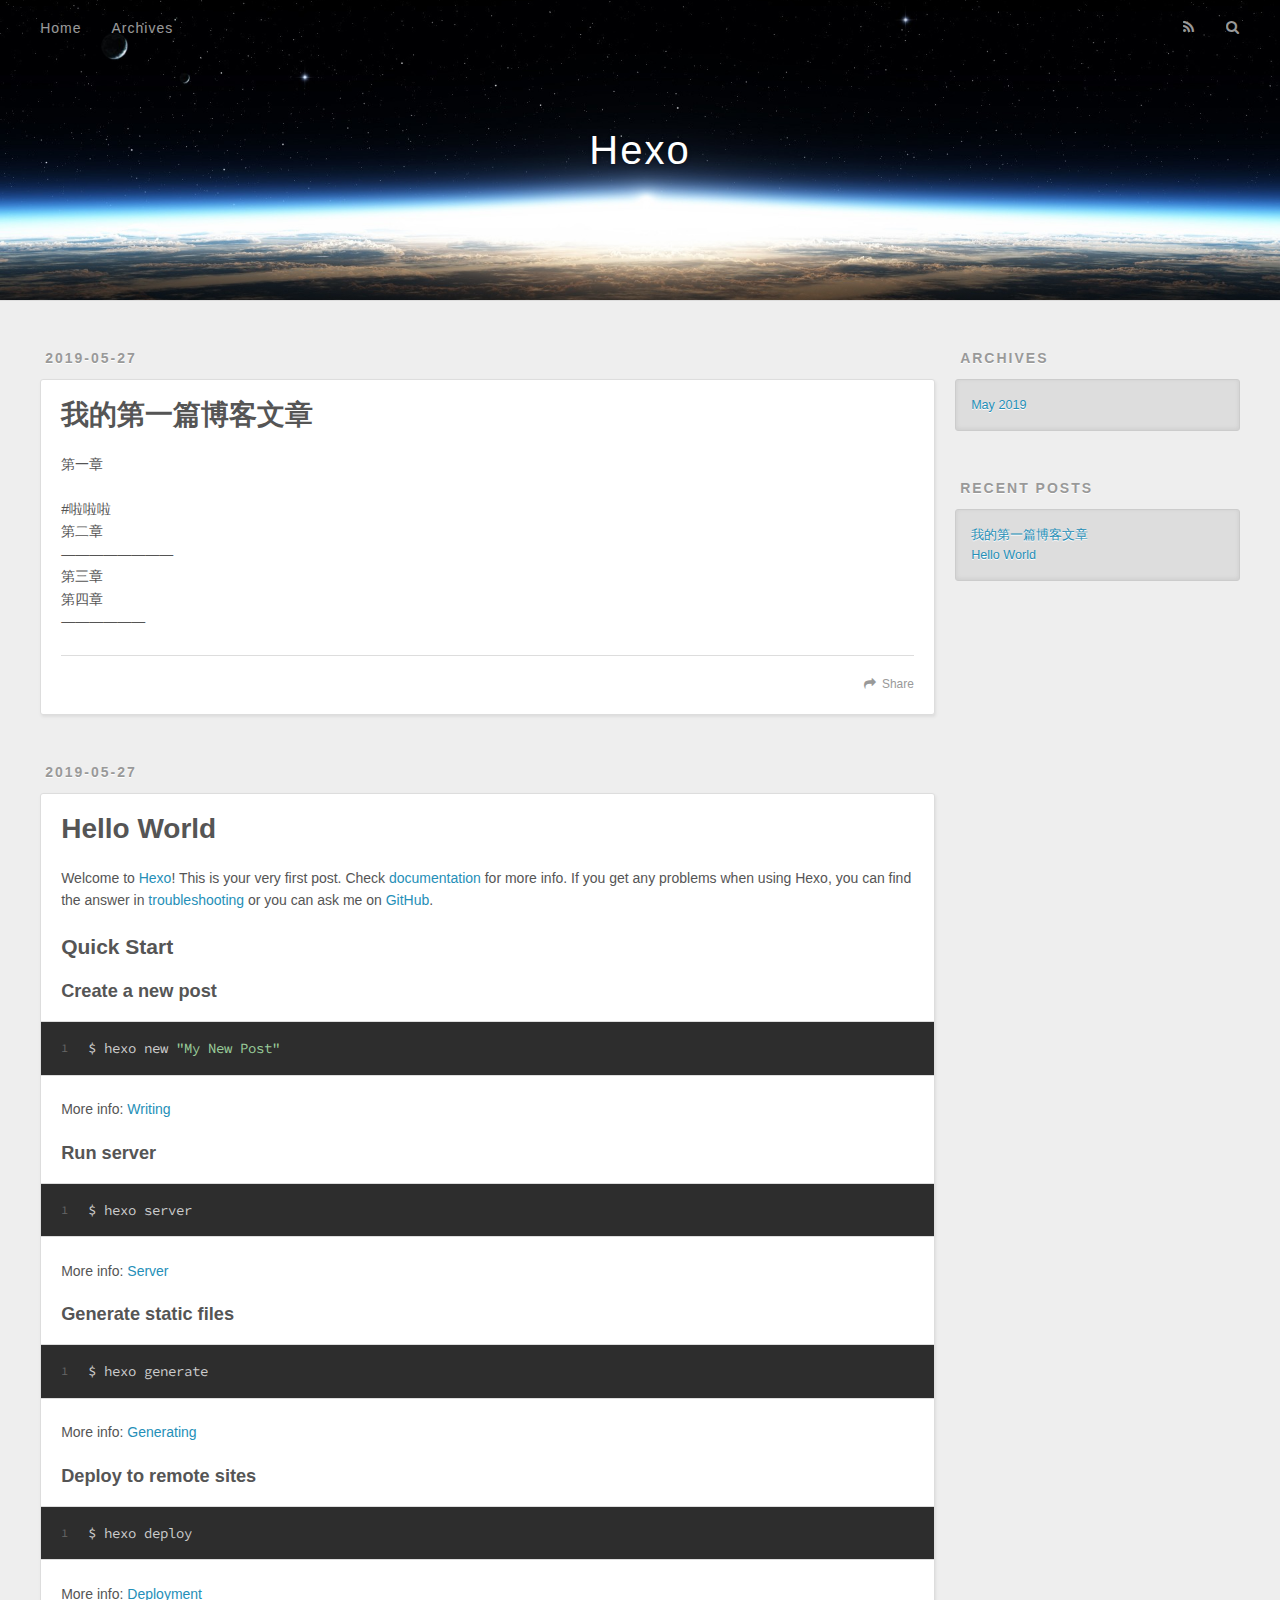
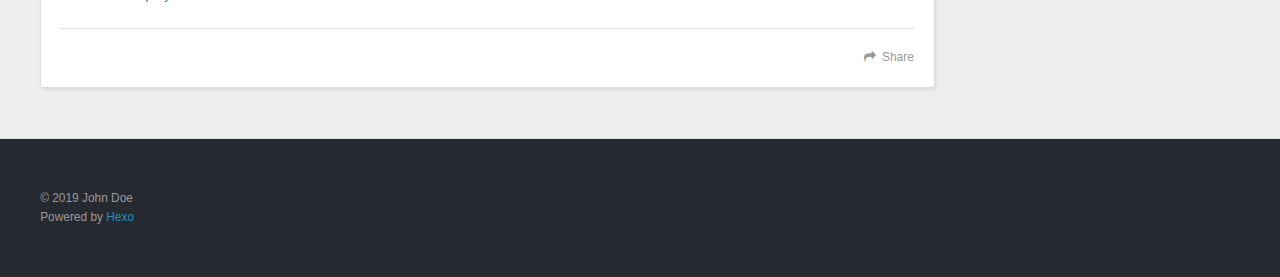
==== index.html @ e5634cfb "Site updated: 2019-05-27 14:24:26" ====
<!DOCTYPE html>
<html>
<head><meta name="generator" content="Hexo 3.8.0">
  <meta charset="utf-8">
  

  
  <title>Hexo</title>
  <meta name="viewport" content="width=device-width, initial-scale=1, maximum-scale=1">
  <meta property="og:type" content="website">
<meta property="og:title" content="Hexo">
<meta property="og:url" content="http://yoursite.com/index.html">
<meta property="og:site_name" content="Hexo">
<meta property="og:locale" content="default">
<meta name="twitter:card" content="summary">
<meta name="twitter:title" content="Hexo">
  
    <link rel="alternate" href="/atom.xml" title="Hexo" type="application/atom+xml">
  
  
    <link rel="icon" href="/favicon.png">
  
  
    <link href="//fonts.googleapis.com/css?family=Source+Code+Pro" rel="stylesheet" type="text/css">
  
  <link rel="stylesheet" href="/css/style.css">
</head>
</html>
<body>
  <div id="container">
    <div id="wrap">
      <header id="header">
  <div id="banner"></div>
  <div id="header-outer" class="outer">
    <div id="header-title" class="inner">
      <h1 id="logo-wrap">
        <a href="/" id="logo">Hexo</a>
      </h1>
      
    </div>
    <div id="header-inner" class="inner">
      <nav id="main-nav">
        <a id="main-nav-toggle" class="nav-icon"></a>
        
          <a class="main-nav-link" href="/">Home</a>
        
          <a class="main-nav-link" href="/archives">Archives</a>
        
      </nav>
      <nav id="sub-nav">
        
          <a id="nav-rss-link" class="nav-icon" href="/atom.xml" title="RSS Feed"></a>
        
        <a id="nav-search-btn" class="nav-icon" title="Search"></a>
      </nav>
      <div id="search-form-wrap">
        <form action="//google.com/search" method="get" accept-charset="UTF-8" class="search-form"><input type="search" name="q" class="search-form-input" placeholder="Search"><button type="submit" class="search-form-submit">&#xF002;</button><input type="hidden" name="sitesearch" value="http://yoursite.com"></form>
      </div>
    </div>
  </div>
</header>
      <div class="outer">
        <section id="main">
  
    <article id="post-我的第一篇博客文章" class="article article-type-post" itemscope itemprop="blogPost">
  <div class="article-meta">
    <a href="/2019/05/27/我的第一篇博客文章/" class="article-date">
  <time datetime="2019-05-27T04:44:22.000Z" itemprop="datePublished">2019-05-27</time>
</a>
    
  </div>
  <div class="article-inner">
    
    
      <header class="article-header">
        
  
    <h1 itemprop="name">
      <a class="article-title" href="/2019/05/27/我的第一篇博客文章/">我的第一篇博客文章</a>
    </h1>
  

      </header>
    
    <div class="article-entry" itemprop="articleBody">
      
        <p>第一章</p>
<p> #啦啦啦<br>第二章<br>————————<br>第三章<br>第四章<br>——————</p>

      
    </div>
    <footer class="article-footer">
      <a data-url="http://yoursite.com/2019/05/27/我的第一篇博客文章/" data-id="cjw5zlb4z0001xouhmj492ws0" class="article-share-link">Share</a>
      
      
    </footer>
  </div>
  
</article>


  
    <article id="post-hello-world" class="article article-type-post" itemscope itemprop="blogPost">
  <div class="article-meta">
    <a href="/2019/05/27/hello-world/" class="article-date">
  <time datetime="2019-05-27T04:36:14.732Z" itemprop="datePublished">2019-05-27</time>
</a>
    
  </div>
  <div class="article-inner">
    
    
      <header class="article-header">
        
  
    <h1 itemprop="name">
      <a class="article-title" href="/2019/05/27/hello-world/">Hello World</a>
    </h1>
  

      </header>
    
    <div class="article-entry" itemprop="articleBody">
      
        <p>Welcome to <a href="https://hexo.io/" target="_blank" rel="noopener">Hexo</a>! This is your very first post. Check <a href="https://hexo.io/docs/" target="_blank" rel="noopener">documentation</a> for more info. If you get any problems when using Hexo, you can find the answer in <a href="https://hexo.io/docs/troubleshooting.html" target="_blank" rel="noopener">troubleshooting</a> or you can ask me on <a href="https://github.com/hexojs/hexo/issues" target="_blank" rel="noopener">GitHub</a>.</p>
<h2 id="Quick-Start"><a href="#Quick-Start" class="headerlink" title="Quick Start"></a>Quick Start</h2><h3 id="Create-a-new-post"><a href="#Create-a-new-post" class="headerlink" title="Create a new post"></a>Create a new post</h3><figure class="highlight bash"><table><tr><td class="gutter"><pre><span class="line">1</span><br></pre></td><td class="code"><pre><span class="line">$ hexo new <span class="string">"My New Post"</span></span><br></pre></td></tr></table></figure>
<p>More info: <a href="https://hexo.io/docs/writing.html" target="_blank" rel="noopener">Writing</a></p>
<h3 id="Run-server"><a href="#Run-server" class="headerlink" title="Run server"></a>Run server</h3><figure class="highlight bash"><table><tr><td class="gutter"><pre><span class="line">1</span><br></pre></td><td class="code"><pre><span class="line">$ hexo server</span><br></pre></td></tr></table></figure>
<p>More info: <a href="https://hexo.io/docs/server.html" target="_blank" rel="noopener">Server</a></p>
<h3 id="Generate-static-files"><a href="#Generate-static-files" class="headerlink" title="Generate static files"></a>Generate static files</h3><figure class="highlight bash"><table><tr><td class="gutter"><pre><span class="line">1</span><br></pre></td><td class="code"><pre><span class="line">$ hexo generate</span><br></pre></td></tr></table></figure>
<p>More info: <a href="https://hexo.io/docs/generating.html" target="_blank" rel="noopener">Generating</a></p>
<h3 id="Deploy-to-remote-sites"><a href="#Deploy-to-remote-sites" class="headerlink" title="Deploy to remote sites"></a>Deploy to remote sites</h3><figure class="highlight bash"><table><tr><td class="gutter"><pre><span class="line">1</span><br></pre></td><td class="code"><pre><span class="line">$ hexo deploy</span><br></pre></td></tr></table></figure>
<p>More info: <a href="https://hexo.io/docs/deployment.html" target="_blank" rel="noopener">Deployment</a></p>

      
    </div>
    <footer class="article-footer">
      <a data-url="http://yoursite.com/2019/05/27/hello-world/" data-id="cjw5zlb3n0000xouh5tlwa8gv" class="article-share-link">Share</a>
      
      
    </footer>
  </div>
  
</article>


  


</section>
        
          <aside id="sidebar">
  
    

  
    

  
    
  
    
  <div class="widget-wrap">
    <h3 class="widget-title">Archives</h3>
    <div class="widget">
      <ul class="archive-list"><li class="archive-list-item"><a class="archive-list-link" href="/archives/2019/05/">May 2019</a></li></ul>
    </div>
  </div>


  
    
  <div class="widget-wrap">
    <h3 class="widget-title">Recent Posts</h3>
    <div class="widget">
      <ul>
        
          <li>
            <a href="/2019/05/27/我的第一篇博客文章/">我的第一篇博客文章</a>
          </li>
        
          <li>
            <a href="/2019/05/27/hello-world/">Hello World</a>
          </li>
        
      </ul>
    </div>
  </div>

  
</aside>
        
      </div>
      <footer id="footer">
  
  <div class="outer">
    <div id="footer-info" class="inner">
      &copy; 2019 John Doe<br>
      Powered by <a href="http://hexo.io/" target="_blank">Hexo</a>
    </div>
  </div>
</footer>
    </div>
    <nav id="mobile-nav">
  
    <a href="/" class="mobile-nav-link">Home</a>
  
    <a href="/archives" class="mobile-nav-link">Archives</a>
  
</nav>
    

<script src="//ajax.googleapis.com/ajax/libs/jquery/2.0.3/jquery.min.js"></script>


  <link rel="stylesheet" href="/fancybox/jquery.fancybox.css">
  <script src="/fancybox/jquery.fancybox.pack.js"></script>


<script src="/js/script.js"></script>



  </div>
</body>
</html>
---- css/style.css ----
body {
  width: 100%;
}
body:before,
body:after {
  content: "";
  display: table;
}
body:after {
  clear: both;
}
html,
body,
div,
span,
applet,
object,
iframe,
h1,
h2,
h3,
h4,
h5,
h6,
p,
blockquote,
pre,
a,
abbr,
acronym,
address,
big,
cite,
code,
del,
dfn,
em,
img,
ins,
kbd,
q,
s,
samp,
small,
strike,
strong,
sub,
sup,
tt,
var,
dl,
dt,
dd,
ol,
ul,
li,
fieldset,
form,
label,
legend,
table,
caption,
tbody,
tfoot,
thead,
tr,
th,
td {
  margin: 0;
  padding: 0;
  border: 0;
  outline: 0;
  font-weight: inherit;
  font-style: inherit;
  font-family: inherit;
  font-size: 100%;
  vertical-align: baseline;
}
body {
  line-height: 1;
  color: #000;
  background: #fff;
}
ol,
ul {
  list-style: none;
}
table {
  border-collapse: separate;
  border-spacing: 0;
  vertical-align: middle;
}
caption,
th,
td {
  text-align: left;
  font-weight: normal;
  vertical-align: middle;
}
a img {
  border: none;
}
input,
button {
  margin: 0;
  padding: 0;
}
input::-moz-focus-inner,
button::-moz-focus-inner {
  border: 0;
  padding: 0;
}
@font-face {
  font-family: FontAwesome;
  font-style: normal;
  font-weight: normal;
  src: url("fonts/fontawesome-webfont.eot?v=#4.0.3");
  src: url("fonts/fontawesome-webfont.eot?#iefix&v=#4.0.3") format("embedded-opentype"), url("fonts/fontawesome-webfont.woff?v=#4.0.3") format("woff"), url("fonts/fontawesome-webfont.ttf?v=#4.0.3") format("truetype"), url("fonts/fontawesome-webfont.svg#fontawesomeregular?v=#4.0.3") format("svg");
}
html,
body,
#container {
  height: 100%;
}
body {
  background: #eee;
  font: 14px -apple-system, BlinkMacSystemFont, "Segoe UI", "Roboto", "Oxygen", "Ubuntu", "Cantarell", "Fira Sans", "Droid Sans", "Helvetica Neue", sans-serif;
  -webkit-text-size-adjust: 100%;
}
.outer {
  max-width: 1220px;
  margin: 0 auto;
  padding: 0 20px;
}
.outer:before,
.outer:after {
  content: "";
  display: table;
}
.outer:after {
  clear: both;
}
.inner {
  display: inline;
  float: left;
  width: 98.33333333333333%;
  margin: 0 0.833333333333333%;
}
.left,
.alignleft {
  float: left;
}
.right,
.alignright {
  float: right;
}
.clear {
  clear: both;
}
#container {
  position: relative;
}
.mobile-nav-on {
  overflow: hidden;
}
#wrap {
  height: 100%;
  width: 100%;
  position: absolute;
  top: 0;
  left: 0;
  -webkit-transition: 0.2s ease-out;
  -moz-transition: 0.2s ease-out;
  -ms-transition: 0.2s ease-out;
  transition: 0.2s ease-out;
  z-index: 1;
  background: #eee;
}
.mobile-nav-on #wrap {
  left: 280px;
}
@media screen and (min-width: 768px) {
  #main {
    display: inline;
    float: left;
    width: 73.33333333333333%;
    margin: 0 0.833333333333333%;
  }
}
.article-date,
.article-category-link,
.archive-year,
.widget-title {
  text-decoration: none;
  text-transform: uppercase;
  letter-spacing: 2px;
  color: #999;
  margin-bottom: 1em;
  margin-left: 5px;
  line-height: 1em;
  text-shadow: 0 1px #fff;
  font-weight: bold;
}
.article-inner,
.archive-article-inner {
  background: #fff;
  -webkit-box-shadow: 1px 2px 3px #ddd;
  box-shadow: 1px 2px 3px #ddd;
  border: 1px solid #ddd;
  border-radius: 3px;
}
.article-entry h1,
.widget h1 {
  font-size: 2em;
}
.article-entry h2,
.widget h2 {
  font-size: 1.5em;
}
.article-entry h3,
.widget h3 {
  font-size: 1.3em;
}
.article-entry h4,
.widget h4 {
  font-size: 1.2em;
}
.article-entry h5,
.widget h5 {
  font-size: 1em;
}
.article-entry h6,
.widget h6 {
  font-size: 1em;
  color: #999;
}
.article-entry hr,
.widget hr {
  border: 1px dashed #ddd;
}
.article-entry strong,
.widget strong {
  font-weight: bold;
}
.article-entry em,
.widget em,
.article-entry cite,
.widget cite {
  font-style: italic;
}
.article-entry sup,
.widget sup,
.article-entry sub,
.widget sub {
  font-size: 0.75em;
  line-height: 0;
  position: relative;
  vertical-align: baseline;
}
.article-entry sup,
.widget sup {
  top: -0.5em;
}
.article-entry sub,
.widget sub {
  bottom: -0.2em;
}
.article-entry small,
.widget small {
  font-size: 0.85em;
}
.article-entry acronym,
.widget acronym,
.article-entry abbr,
.widget abbr {
  border-bottom: 1px dotted;
}
.article-entry ul,
.widget ul,
.article-entry ol,
.widget ol,
.article-entry dl,
.widget dl {
  margin: 0 20px;
  line-height: 1.6em;
}
.article-entry ul ul,
.widget ul ul,
.article-entry ol ul,
.widget ol ul,
.article-entry ul ol,
.widget ul ol,
.article-entry ol ol,
.widget ol ol {
  margin-top: 0;
  margin-bottom: 0;
}
.article-entry ul,
.widget ul {
  list-style: disc;
}
.article-entry ol,
.widget ol {
  list-style: decimal;
}
.article-entry dt,
.widget dt {
  font-weight: bold;
}
#header {
  height: 300px;
  position: relative;
  border-bottom: 1px solid #ddd;
}
#header:before,
#header:after {
  content: "";
  position: absolute;
  left: 0;
  right: 0;
  height: 40px;
}
#header:before {
  top: 0;
  background: -webkit-linear-gradient(rgba(0,0,0,0.2), transparent);
  background: -moz-linear-gradient(rgba(0,0,0,0.2), transparent);
  background: -ms-linear-gradient(rgba(0,0,0,0.2), transparent);
  background: linear-gradient(rgba(0,0,0,0.2), transparent);
}
#header:after {
  bottom: 0;
  background: -webkit-linear-gradient(transparent, rgba(0,0,0,0.2));
  background: -moz-linear-gradient(transparent, rgba(0,0,0,0.2));
  background: -ms-linear-gradient(transparent, rgba(0,0,0,0.2));
  background: linear-gradient(transparent, rgba(0,0,0,0.2));
}
#header-outer {
  height: 100%;
  position: relative;
}
#header-inner {
  position: relative;
  overflow: hidden;
}
#banner {
  position: absolute;
  top: 0;
  left: 0;
  width: 100%;
  height: 100%;
  background: url("images/banner.jpg") center #000;
  -webkit-background-size: cover;
  -moz-background-size: cover;
  background-size: cover;
  z-index: -1;
}
#header-title {
  text-align: center;
  height: 40px;
  position: absolute;
  top: 50%;
  left: 0;
  margin-top: -20px;
}
#logo,
#subtitle {
  text-decoration: none;
  color: #fff;
  font-weight: 300;
  text-shadow: 0 1px 4px rgba(0,0,0,0.3);
}
#logo {
  font-size: 40px;
  line-height: 40px;
  letter-spacing: 2px;
}
#subtitle {
  font-size: 16px;
  line-height: 16px;
  letter-spacing: 1px;
}
#subtitle-wrap {
  margin-top: 16px;
}
#main-nav {
  float: left;
  margin-left: -15px;
}
.nav-icon,
.main-nav-link {
  float: left;
  color: #fff;
  opacity: 0.6;
  text-decoration: none;
  text-shadow: 0 1px rgba(0,0,0,0.2);
  -webkit-transition: opacity 0.2s;
  -moz-transition: opacity 0.2s;
  -ms-transition: opacity 0.2s;
  transition: opacity 0.2s;
  display: block;
  padding: 20px 15px;
}
.nav-icon:hover,
.main-nav-link:hover {
  opacity: 1;
}
.nav-icon {
  font-family: FontAwesome;
  text-align: center;
  font-size: 14px;
  width: 14px;
  height: 14px;
  padding: 20px 15px;
  position: relative;
  cursor: pointer;
}
.main-nav-link {
  font-weight: 300;
  letter-spacing: 1px;
}
@media screen and (max-width: 479px) {
  .main-nav-link {
    display: none;
  }
}
#main-nav-toggle {
  display: none;
}
#main-nav-toggle:before {
  content: "\f0c9";
}
@media screen and (max-width: 479px) {
  #main-nav-toggle {
    display: block;
  }
}
#sub-nav {
  float: right;
  margin-right: -15px;
}
#nav-rss-link:before {
  content: "\f09e";
}
#nav-search-btn:before {
  content: "\f002";
}
#search-form-wrap {
  position: absolute;
  top: 15px;
  width: 150px;
  height: 30px;
  right: -150px;
  opacity: 0;
  -webkit-transition: 0.2s ease-out;
  -moz-transition: 0.2s ease-out;
  -ms-transition: 0.2s ease-out;
  transition: 0.2s ease-out;
}
#search-form-wrap.on {
  opacity: 1;
  right: 0;
}
@media screen and (max-width: 479px) {
  #search-form-wrap {
    width: 100%;
    right: -100%;
  }
}
.search-form {
  position: absolute;
  top: 0;
  left: 0;
  right: 0;
  background: #fff;
  padding: 5px 15px;
  border-radius: 15px;
  -webkit-box-shadow: 0 0 10px rgba(0,0,0,0.3);
  box-shadow: 0 0 10px rgba(0,0,0,0.3);
}
.search-form-input {
  border: none;
  background: none;
  color: #555;
  width: 100%;
  font: 13px -apple-system, BlinkMacSystemFont, "Segoe UI", "Roboto", "Oxygen", "Ubuntu", "Cantarell", "Fira Sans", "Droid Sans", "Helvetica Neue", sans-serif;
  outline: none;
}
.search-form-input::-webkit-search-results-decoration,
.search-form-input::-webkit-search-cancel-button {
  -webkit-appearance: none;
}
.search-form-submit {
  position: absolute;
  top: 50%;
  right: 10px;
  margin-top: -7px;
  font: 13px FontAwesome;
  border: none;
  background: none;
  color: #bbb;
  cursor: pointer;
}
.search-form-submit:hover,
.search-form-submit:focus {
  color: #777;
}
.article {
  margin: 50px 0;
}
.article-inner {
  overflow: hidden;
}
.article-meta:before,
.article-meta:after {
  content: "";
  display: table;
}
.article-meta:after {
  clear: both;
}
.article-date {
  float: left;
}
.article-category {
  float: left;
  line-height: 1em;
  color: #ccc;
  text-shadow: 0 1px #fff;
  margin-left: 8px;
}
.article-category:before {
  content: "\2022";
}
.article-category-link {
  margin: 0 12px 1em;
}
.article-header {
  padding: 20px 20px 0;
}
.article-title {
  text-decoration: none;
  font-size: 2em;
  font-weight: bold;
  color: #555;
  line-height: 1.1em;
  -webkit-transition: color 0.2s;
  -moz-transition: color 0.2s;
  -ms-transition: color 0.2s;
  transition: color 0.2s;
}
a.article-title:hover {
  color: #258fb8;
}
.article-entry {
  color: #555;
  padding: 0 20px;
}
.article-entry:before,
.article-entry:after {
  content: "";
  display: table;
}
.article-entry:after {
  clear: both;
}
.article-entry p,
.article-entry table {
  line-height: 1.6em;
  margin: 1.6em 0;
}
.article-entry h1,
.article-entry h2,
.article-entry h3,
.article-entry h4,
.article-entry h5,
.article-entry h6 {
  font-weight: bold;
}
.article-entry h1,
.article-entry h2,
.article-entry h3,
.article-entry h4,
.article-entry h5,
.article-entry h6 {
  line-height: 1.1em;
  margin: 1.1em 0;
}
.article-entry a {
  color: #258fb8;
  text-decoration: none;
}
.article-entry a:hover {
  text-decoration: underline;
}
.article-entry ul,
.article-entry ol,
.article-entry dl {
  margin-top: 1.6em;
  margin-bottom: 1.6em;
}
.article-entry img,
.article-entry video {
  max-width: 100%;
  height: auto;
  display: block;
  margin: auto;
}
.article-entry iframe {
  border: none;
}
.article-entry table {
  width: 100%;
  border-collapse: collapse;
  border-spacing: 0;
}
.article-entry th {
  font-weight: bold;
  border-bottom: 3px solid #ddd;
  padding-bottom: 0.5em;
}
.article-entry td {
  border-bottom: 1px solid #ddd;
  padding: 10px 0;
}
.article-entry blockquote {
  font-family: Georgia, "Times New Roman", serif;
  font-size: 1.4em;
  margin: 1.6em 20px;
  text-align: center;
}
.article-entry blockquote footer {
  font-size: 14px;
  margin: 1.6em 0;
  font-family: -apple-system, BlinkMacSystemFont, "Segoe UI", "Roboto", "Oxygen", "Ubuntu", "Cantarell", "Fira Sans", "Droid Sans", "Helvetica Neue", sans-serif;
}
.article-entry blockquote footer cite:before {
  content: "—";
  padding: 0 0.5em;
}
.article-entry .pullquote {
  text-align: left;
  width: 45%;
  margin: 0;
}
.article-entry .pullquote.left {
  margin-left: 0.5em;
  margin-right: 1em;
}
.article-entry .pullquote.right {
  margin-right: 0.5em;
  margin-left: 1em;
}
.article-entry .caption {
  color: #999;
  display: block;
  font-size: 0.9em;
  margin-top: 0.5em;
  position: relative;
  text-align: center;
}
.article-entry .video-container {
  position: relative;
  padding-top: 56.25%;
  height: 0;
  overflow: hidden;
}
.article-entry .video-container iframe,
.article-entry .video-container object,
.article-entry .video-container embed {
  position: absolute;
  top: 0;
  left: 0;
  width: 100%;
  height: 100%;
  margin-top: 0;
}
.article-more-link a {
  display: inline-block;
  line-height: 1em;
  padding: 6px 15px;
  border-radius: 15px;
  background: #eee;
  color: #999;
  text-shadow: 0 1px #fff;
  text-decoration: none;
}
.article-more-link a:hover {
  background: #258fb8;
  color: #fff;
  text-decoration: none;
  text-shadow: 0 1px #1e7293;
}
.article-footer {
  font-size: 0.85em;
  line-height: 1.6em;
  border-top: 1px solid #ddd;
  padding-top: 1.6em;
  margin: 0 20px 20px;
}
.article-footer:before,
.article-footer:after {
  content: "";
  display: table;
}
.article-footer:after {
  clear: both;
}
.article-footer a {
  color: #999;
  text-decoration: none;
}
.article-footer a:hover {
  color: #555;
}
.article-tag-list-item {
  float: left;
  margin-right: 10px;
}
.article-tag-list-link:before {
  content: "#";
}
.article-comment-link {
  float: right;
}
.article-comment-link:before {
  content: "\f075";
  font-family: FontAwesome;
  padding-right: 8px;
}
.article-share-link {
  cursor: pointer;
  float: right;
  margin-left: 20px;
}
.article-share-link:before {
  content: "\f064";
  font-family: FontAwesome;
  padding-right: 6px;
}
#article-nav {
  position: relative;
}
#article-nav:before,
#article-nav:after {
  content: "";
  display: table;
}
#article-nav:after {
  clear: both;
}
@media screen and (min-width: 768px) {
  #article-nav {
    margin: 50px 0;
  }
  #article-nav:before {
    width: 8px;
    height: 8px;
    position: absolute;
    top: 50%;
    left: 50%;
    margin-top: -4px;
    margin-left: -4px;
    content: "";
    border-radius: 50%;
    background: #ddd;
    -webkit-box-shadow: 0 1px 2px #fff;
    box-shadow: 0 1px 2px #fff;
  }
}
.article-nav-link-wrap {
  text-decoration: none;
  text-shadow: 0 1px #fff;
  color: #999;
  -webkit-box-sizing: border-box;
  -moz-box-sizing: border-box;
  box-sizing: border-box;
  margin-top: 50px;
  text-align: center;
  display: block;
}
.article-nav-link-wrap:hover {
  color: #555;
}
@media screen and (min-width: 768px) {
  .article-nav-link-wrap {
    width: 50%;
    margin-top: 0;
  }
}
@media screen and (min-width: 768px) {
  #article-nav-newer {
    float: left;
    text-align: right;
    padding-right: 20px;
  }
}
@media screen and (min-width: 768px) {
  #article-nav-older {
    float: right;
    text-align: left;
    padding-left: 20px;
  }
}
.article-nav-caption {
  text-transform: uppercase;
  letter-spacing: 2px;
  color: #ddd;
  line-height: 1em;
  font-weight: bold;
}
#article-nav-newer .article-nav-caption {
  margin-right: -2px;
}
.article-nav-title {
  font-size: 0.85em;
  line-height: 1.6em;
  margin-top: 0.5em;
}
.article-share-box {
  position: absolute;
  display: none;
  background: #fff;
  -webkit-box-shadow: 1px 2px 10px rgba(0,0,0,0.2);
  box-shadow: 1px 2px 10px rgba(0,0,0,0.2);
  border-radius: 3px;
  margin-left: -145px;
  overflow: hidden;
  z-index: 1;
}
.article-share-box.on {
  display: block;
}
.article-share-input {
  width: 100%;
  background: none;
  -webkit-box-sizing: border-box;
  -moz-box-sizing: border-box;
  box-sizing: border-box;
  font: 14px -apple-system, BlinkMacSystemFont, "Segoe UI", "Roboto", "Oxygen", "Ubuntu", "Cantarell", "Fira Sans", "Droid Sans", "Helvetica Neue", sans-serif;
  padding: 0 15px;
  color: #555;
  outline: none;
  border: 1px solid #ddd;
  border-radius: 3px 3px 0 0;
  height: 36px;
  line-height: 36px;
}
.article-share-links {
  background: #eee;
}
.article-share-links:before,
.article-share-links:after {
  content: "";
  display: table;
}
.article-share-links:after {
  clear: both;
}
.article-share-twitter,
.article-share-facebook,
.article-share-pinterest,
.article-share-google {
  width: 50px;
  height: 36px;
  display: block;
  float: left;
  position: relative;
  color: #999;
  text-shadow: 0 1px #fff;
}
.article-share-twitter:before,
.article-share-facebook:before,
.article-share-pinterest:before,
.article-share-google:before {
  font-size: 20px;
  font-family: FontAwesome;
  width: 20px;
  height: 20px;
  position: absolute;
  top: 50%;
  left: 50%;
  margin-top: -10px;
  margin-left: -10px;
  text-align: center;
}
.article-share-twitter:hover,
.article-share-facebook:hover,
.article-share-pinterest:hover,
.article-share-google:hover {
  color: #fff;
}
.article-share-twitter:before {
  content: "\f099";
}
.article-share-twitter:hover {
  background: #00aced;
  text-shadow: 0 1px #008abe;
}
.article-share-facebook:before {
  content: "\f09a";
}
.article-share-facebook:hover {
  background: #3b5998;
  text-shadow: 0 1px #2f477a;
}
.article-share-pinterest:before {
  content: "\f0d2";
}
.article-share-pinterest:hover {
  background: #cb2027;
  text-shadow: 0 1px #a21a1f;
}
.article-share-google:before {
  content: "\f0d5";
}
.article-share-google:hover {
  background: #dd4b39;
  text-shadow: 0 1px #be3221;
}
.article-gallery {
  background: #000;
  position: relative;
}
.article-gallery-photos {
  position: relative;
  overflow: hidden;
}
.article-gallery-img {
  display: none;
  max-width: 100%;
}
.article-gallery-img:first-child {
  display: block;
}
.article-gallery-img.loaded {
  position: absolute;
  display: block;
}
.article-gallery-img img {
  display: block;
  max-width: 100%;
  margin: 0 auto;
}
#comments {
  background: #fff;
  -webkit-box-shadow: 1px 2px 3px #ddd;
  box-shadow: 1px 2px 3px #ddd;
  padding: 20px;
  border: 1px solid #ddd;
  border-radius: 3px;
  margin: 50px 0;
}
#comments a {
  color: #258fb8;
}
.archives-wrap {
  margin: 50px 0;
}
.archives:before,
.archives:after {
  content: "";
  display: table;
}
.archives:after {
  clear: both;
}
.archive-year-wrap {
  margin-bottom: 1em;
}
.archives {
  -webkit-column-gap: 10px;
  -moz-column-gap: 10px;
  column-gap: 10px;
}
@media screen and (min-width: 480px) and (max-width: 767px) {
  .archives {
    -webkit-column-count: 2;
    -moz-column-count: 2;
    column-count: 2;
  }
}
@media screen and (min-width: 768px) {
  .archives {
    -webkit-column-count: 3;
    -moz-column-count: 3;
    column-count: 3;
  }
}
.archive-article {
  -webkit-column-break-inside: avoid;
  page-break-inside: avoid;
  overflow: hidden;
  break-inside: avoid-column;
}
.archive-article-inner {
  padding: 10px;
  margin-bottom: 15px;
}
.archive-article-title {
  text-decoration: none;
  font-weight: bold;
  color: #555;
  -webkit-transition: color 0.2s;
  -moz-transition: color 0.2s;
  -ms-transition: color 0.2s;
  transition: color 0.2s;
  line-height: 1.6em;
}
.archive-article-title:hover {
  color: #258fb8;
}
.archive-article-footer {
  margin-top: 1em;
}
.archive-article-date {
  color: #999;
  text-decoration: none;
  font-size: 0.85em;
  line-height: 1em;
  margin-bottom: 0.5em;
  display: block;
}
#page-nav {
  margin: 50px auto;
  background: #fff;
  -webkit-box-shadow: 1px 2px 3px #ddd;
  box-shadow: 1px 2px 3px #ddd;
  border: 1px solid #ddd;
  border-radius: 3px;
  text-align: center;
  color: #999;
  overflow: hidden;
}
#page-nav:before,
#page-nav:after {
  content: "";
  display: table;
}
#page-nav:after {
  clear: both;
}
#page-nav a,
#page-nav span {
  padding: 10px 20px;
  line-height: 1;
  height: 2ex;
}
#page-nav a {
  color: #999;
  text-decoration: none;
}
#page-nav a:hover {
  background: #999;
  color: #fff;
}
#page-nav .prev {
  float: left;
}
#page-nav .next {
  float: right;
}
#page-nav .page-number {
  display: inline-block;
}
@media screen and (max-width: 479px) {
  #page-nav .page-number {
    display: none;
  }
}
#page-nav .current {
  color: #555;
  font-weight: bold;
}
#page-nav .space {
  color: #ddd;
}
#footer {
  background: #262a30;
  padding: 50px 0;
  border-top: 1px solid #ddd;
  color: #999;
}
#footer a {
  color: #258fb8;
  text-decoration: none;
}
#footer a:hover {
  text-decoration: underline;
}
#footer-info {
  line-height: 1.6em;
  font-size: 0.85em;
}
.article-entry pre,
.article-entry .highlight {
  background: #2d2d2d;
  margin: 0 -20px;
  padding: 15px 20px;
  border-style: solid;
  border-color: #ddd;
  border-width: 1px 0;
  overflow: auto;
  color: #ccc;
  line-height: 22.400000000000002px;
}
.article-entry .highlight .gutter pre,
.article-entry .gist .gist-file .gist-data .line-numbers {
  color: #666;
  font-size: 0.85em;
}
.article-entry pre,
.article-entry code {
  font-family: "Source Code Pro", Consolas, Monaco, Menlo, Consolas, monospace;
}
.article-entry code {
  background: #eee;
  text-shadow: 0 1px #fff;
  padding: 0 0.3em;
}
.article-entry pre code {
  background: none;
  text-shadow: none;
  padding: 0;
}
.article-entry .highlight pre {
  border: none;
  margin: 0;
  padding: 0;
}
.article-entry .highlight table {
  margin: 0;
  width: auto;
}
.article-entry .highlight td {
  border: none;
  padding: 0;
}
.article-entry .highlight figcaption {
  font-size: 0.85em;
  color: #999;
  line-height: 1em;
  margin-bottom: 1em;
}
.article-entry .highlight figcaption:before,
.article-entry .highlight figcaption:after {
  content: "";
  display: table;
}
.article-entry .highlight figcaption:after {
  clear: both;
}
.article-entry .highlight figcaption a {
  float: right;
}
.article-entry .highlight .gutter pre {
  text-align: right;
  padding-right: 20px;
}
.article-entry .highlight .line {
  height: 22.400000000000002px;
}
.article-entry .highlight .line.marked {
  background: #515151;
}
.article-entry .gist {
  margin: 0 -20px;
  border-style: solid;
  border-color: #ddd;
  border-width: 1px 0;
  background: #2d2d2d;
  padding: 15px 20px 15px 0;
}
.article-entry .gist .gist-file {
  border: none;
  font-family: "Source Code Pro", Consolas, Monaco, Menlo, Consolas, monospace;
  margin: 0;
}
.article-entry .gist .gist-file .gist-data {
  background: none;
  border: none;
}
.article-entry .gist .gist-file .gist-data .line-numbers {
  background: none;
  border: none;
  padding: 0 20px 0 0;
}
.article-entry .gist .gist-file .gist-data .line-data {
  padding: 0 !important;
}
.article-entry .gist .gist-file .highlight {
  margin: 0;
  padding: 0;
  border: none;
}
.article-entry .gist .gist-file .gist-meta {
  background: #2d2d2d;
  color: #999;
  font: 0.85em -apple-system, BlinkMacSystemFont, "Segoe UI", "Roboto", "Oxygen", "Ubuntu", "Cantarell", "Fira Sans", "Droid Sans", "Helvetica Neue", sans-serif;
  text-shadow: 0 0;
  padding: 0;
  margin-top: 1em;
  margin-left: 20px;
}
.article-entry .gist .gist-file .gist-meta a {
  color: #258fb8;
  font-weight: normal;
}
.article-entry .gist .gist-file .gist-meta a:hover {
  text-decoration: underline;
}
pre .comment,
pre .title {
  color: #999;
}
pre .variable,
pre .attribute,
pre .tag,
pre .regexp,
pre .ruby .constant,
pre .xml .tag .title,
pre .xml .pi,
pre .xml .doctype,
pre .html .doctype,
pre .css .id,
pre .css .class,
pre .css .pseudo {
  color: #f2777a;
}
pre .number,
pre .preprocessor,
pre .built_in,
pre .literal,
pre .params,
pre .constant {
  color: #f99157;
}
pre .class,
pre .ruby .class .title,
pre .css .rules .attribute {
  color: #9c9;
}
pre .string,
pre .value,
pre .inheritance,
pre .header,
pre .ruby .symbol,
pre .xml .cdata {
  color: #9c9;
}
pre .css .hexcolor {
  color: #6cc;
}
pre .function,
pre .python .decorator,
pre .python .title,
pre .ruby .function .title,
pre .ruby .title .keyword,
pre .perl .sub,
pre .javascript .title,
pre .coffeescript .title {
  color: #69c;
}
pre .keyword,
pre .javascript .function {
  color: #c9c;
}
@media screen and (max-width: 479px) {
  #mobile-nav {
    position: absolute;
    top: 0;
    left: 0;
    width: 280px;
    height: 100%;
    background: #191919;
    border-right: 1px solid #fff;
  }
}
@media screen and (max-width: 479px) {
  .mobile-nav-link {
    display: block;
    color: #999;
    text-decoration: none;
    padding: 15px 20px;
    font-weight: bold;
  }
  .mobile-nav-link:hover {
    color: #fff;
  }
}
@media screen and (min-width: 768px) {
  #sidebar {
    display: inline;
    float: left;
    width: 23.333333333333332%;
    margin: 0 0.833333333333333%;
  }
}
.widget-wrap {
  margin: 50px 0;
}
.widget {
  color: #777;
  text-shadow: 0 1px #fff;
  background: #ddd;
  -webkit-box-shadow: 0 -1px 4px #ccc inset;
  box-shadow: 0 -1px 4px #ccc inset;
  border: 1px solid #ccc;
  padding: 15px;
  border-radius: 3px;
}
.widget a {
  color: #258fb8;
  text-decoration: none;
}
.widget a:hover {
  text-decoration: underline;
}
.widget ul ul,
.widget ol ul,
.widget dl ul,
.widget ul ol,
.widget ol ol,
.widget dl ol,
.widget ul dl,
.widget ol dl,
.widget dl dl {
  margin-left: 15px;
  list-style: disc;
}
.widget {
  line-height: 1.6em;
  word-wrap: break-word;
  font-size: 0.9em;
}
.widget ul,
.widget ol {
  list-style: none;
  margin: 0;
}
.widget ul ul,
.widget ol ul,
.widget ul ol,
.widget ol ol {
  margin: 0 20px;
}
.widget ul ul,
.widget ol ul {
  list-style: disc;
}
.widget ul ol,
.widget ol ol {
  list-style: decimal;
}
.category-list-count,
.tag-list-count,
.archive-list-count {
  padding-left: 5px;
  color: #999;
  font-size: 0.85em;
}
.category-list-count:before,
.tag-list-count:before,
.archive-list-count:before {
  content: "(";
}
.category-list-count:after,
.tag-list-count:after,
.archive-list-count:after {
  content: ")";
}
.tagcloud a {
  margin-right: 5px;
  display: inline-block;
}
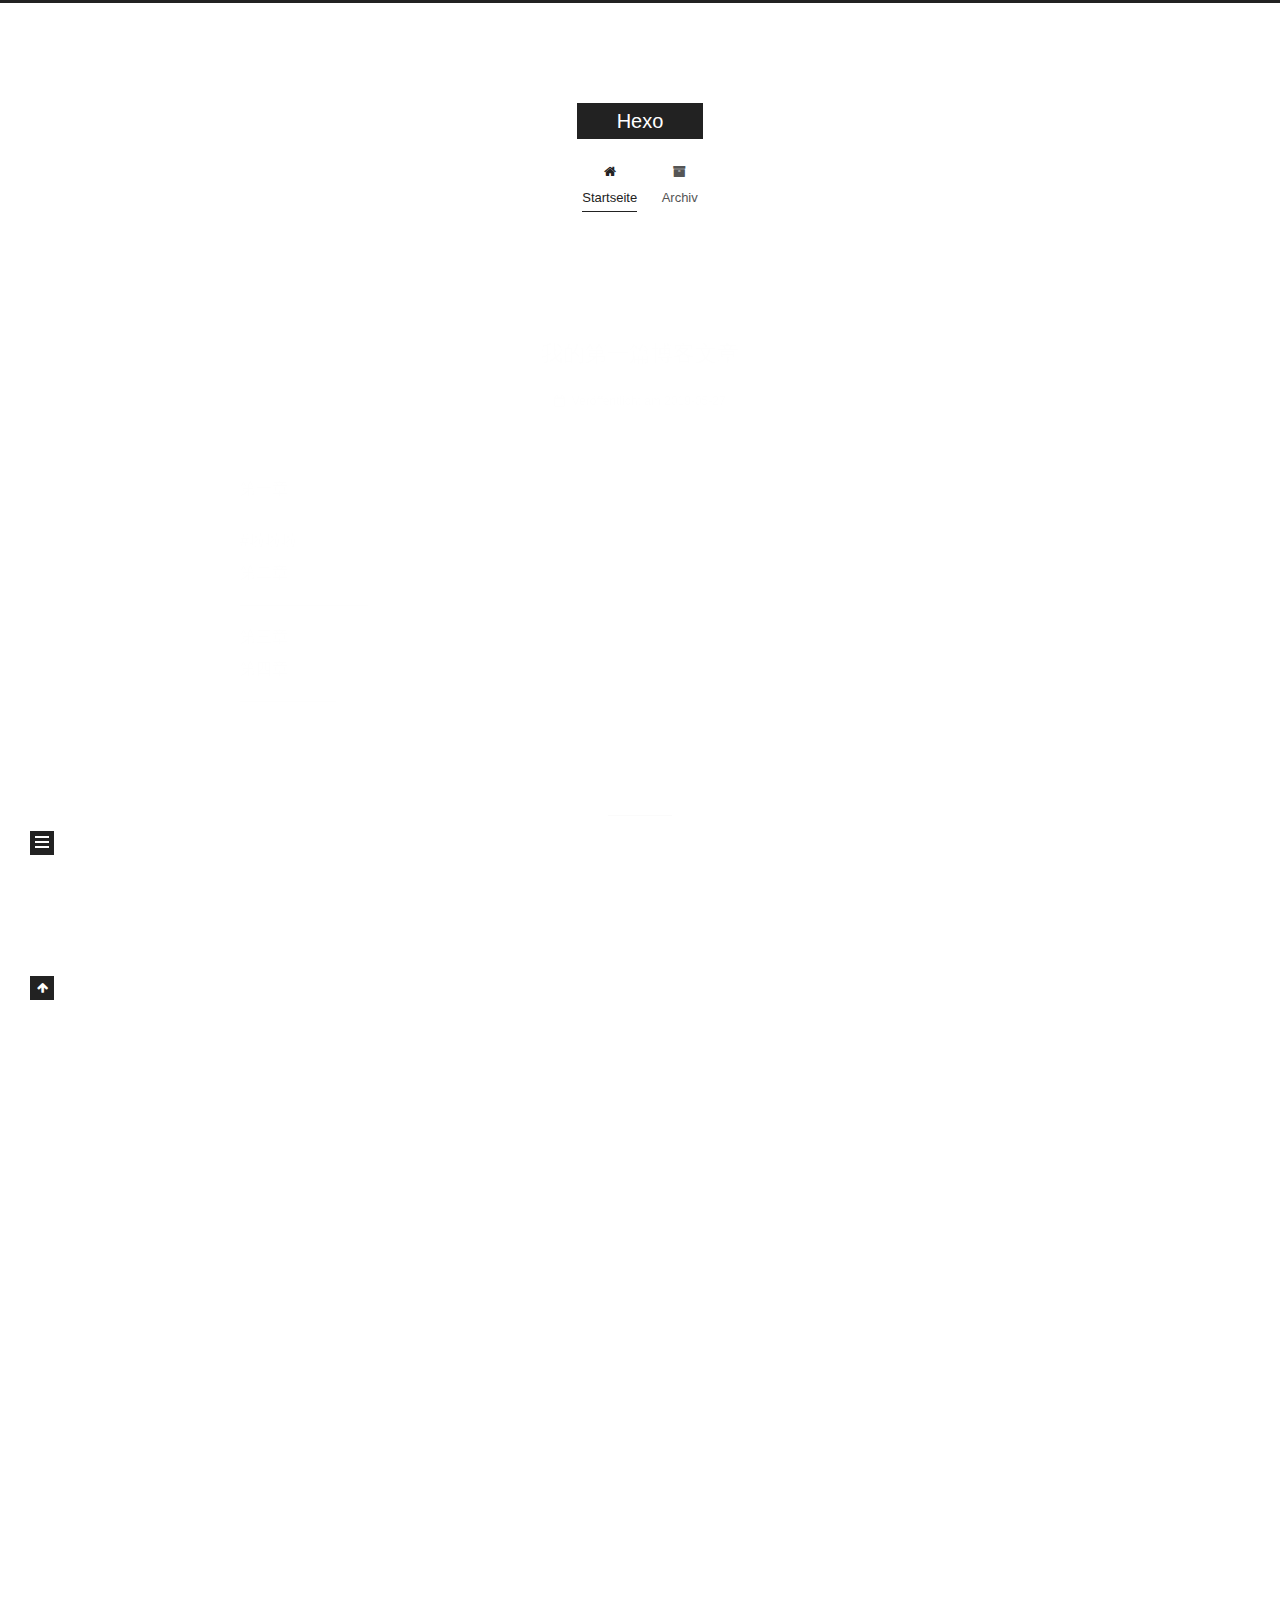
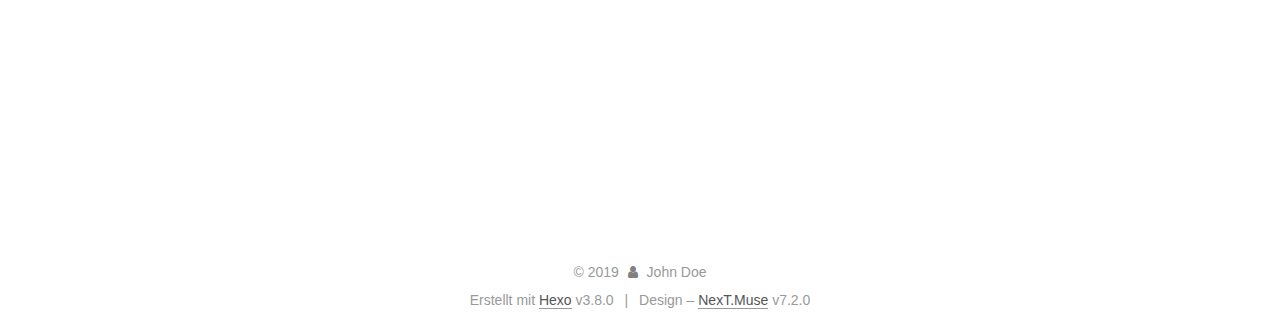
==== commit 89db0091: "Site updated: 2019-07-22 00:30:46" ====
--- a/index.html
+++ b/index.html
@@ -1,12 +1,99 @@
 <!DOCTYPE html>
-<html>
+
+
+
+
+
+
+
+
+
+
+
+
+  
+
+
+<html class="theme-next muse use-motion" lang>
 <head><meta name="generator" content="Hexo 3.8.0">
-  <meta charset="utf-8">
-  
-
-  
-  <title>Hexo</title>
-  <meta name="viewport" content="width=device-width, initial-scale=1, maximum-scale=1">
+  <meta charset="UTF-8">
+<meta http-equiv="X-UA-Compatible" content="IE=edge">
+<meta name="viewport" content="width=device-width, initial-scale=1, maximum-scale=2">
+<meta name="theme-color" content="#222">
+
+
+
+
+
+
+
+
+
+
+
+
+  <link rel="apple-touch-icon" sizes="180x180" href="/images/apple-touch-icon-next.png?v=7.2.0">
+
+
+  <link rel="icon" type="image/png" sizes="32x32" href="/images/favicon-32x32-next.png?v=7.2.0">
+
+
+  <link rel="icon" type="image/png" sizes="16x16" href="/images/favicon-16x16-next.png?v=7.2.0">
+
+
+  <link rel="mask-icon" href="/images/logo.svg?v=7.2.0" color="#222">
+
+
+
+
+
+
+<link rel="stylesheet" href="/css/main.css?v=7.2.0">
+
+
+
+
+
+
+<link rel="stylesheet" href="/lib/font-awesome/css/font-awesome.min.css?v=4.7.0">
+
+
+
+
+
+
+
+
+<script id="hexo.configurations">
+  var NexT = window.NexT || {};
+  var CONFIG = {
+    root: '/',
+    scheme: 'Muse',
+    version: '7.2.0',
+    sidebar: {"position":"left","display":"post","offset":12,"onmobile":false},
+    back2top: {"enable":true,"sidebar":false,"scrollpercent":false},
+    copycode: {"enable":false,"show_result":false,"style":null},
+    fancybox: false,
+    mediumzoom: false,
+    fastclick: false,
+    lazyload: false,
+    tabs: true,
+    motion: {"enable":true,"async":false,"transition":{"post_block":"fadeIn","post_header":"slideDownIn","post_body":"slideDownIn","coll_header":"slideLeftIn","sidebar":"slideUpIn"}},
+    algolia: {
+      applicationID: '',
+      apiKey: '',
+      indexName: '',
+      hits: {"per_page":10},
+      labels: {"input_placeholder":"Search for Posts","hits_empty":"We didn't find any results for the search: ${query}","hits_stats":"${hits} results found in ${time} ms"}
+    },
+    translation: {
+      copy_button: 'Kopieren',
+      copy_success: 'Kopiert',
+      copy_failure: 'Kopieren fehlgeschlagen'
+    }
+  };
+</script>
+
   <meta property="og:type" content="website">
 <meta property="og:title" content="Hexo">
 <meta property="og:url" content="http://yoursite.com/index.html">
@@ -14,115 +101,423 @@
 <meta property="og:locale" content="default">
 <meta name="twitter:card" content="summary">
 <meta name="twitter:title" content="Hexo">
-  
-    <link rel="alternate" href="/atom.xml" title="Hexo" type="application/atom+xml">
-  
-  
-    <link rel="icon" href="/favicon.png">
-  
-  
-    <link href="//fonts.googleapis.com/css?family=Source+Code+Pro" rel="stylesheet" type="text/css">
-  
-  <link rel="stylesheet" href="/css/style.css">
+
+
+
+
+
+  
+  
+  <link rel="canonical" href="http://yoursite.com/">
+
+
+
+<script id="page.configurations">
+  CONFIG.page = {
+    sidebar: "",
+  };
+</script>
+
+  
+  <title>Hexo</title>
+  
+
+
+
+
+
+
+
+
+
+
+
+
+  <noscript>
+  <style>
+  .use-motion .motion-element,
+  .use-motion .brand,
+  .use-motion .menu-item,
+  .sidebar-inner,
+  .use-motion .post-block,
+  .use-motion .pagination,
+  .use-motion .comments,
+  .use-motion .post-header,
+  .use-motion .post-body,
+  .use-motion .collection-title { opacity: initial; }
+
+  .use-motion .logo,
+  .use-motion .site-title,
+  .use-motion .site-subtitle {
+    opacity: initial;
+    top: initial;
+  }
+
+  .use-motion .logo-line-before i { left: initial; }
+  .use-motion .logo-line-after i { right: initial; }
+  </style>
+</noscript>
+
 </head>
-</html>
-<body>
-  <div id="container">
-    <div id="wrap">
-      <header id="header">
-  <div id="banner"></div>
-  <div id="header-outer" class="outer">
-    <div id="header-title" class="inner">
-      <h1 id="logo-wrap">
-        <a href="/" id="logo">Hexo</a>
-      </h1>
-      
+
+<body itemscope itemtype="http://schema.org/WebPage" lang="default">
+
+  
+  
+    
+  
+
+  <div class="container sidebar-position-left 
+  page-home">
+    <div class="headband"></div>
+
+    <header id="header" class="header" itemscope itemtype="http://schema.org/WPHeader">
+      <div class="header-inner"><div class="site-brand-wrapper">
+  <div class="site-meta">
+    
+
+    <div class="custom-logo-site-title">
+      <a href="/" class="brand" rel="start">
+        <span class="logo-line-before"><i></i></span>
+        <span class="site-title">Hexo</span>
+        <span class="logo-line-after"><i></i></span>
+      </a>
     </div>
-    <div id="header-inner" class="inner">
-      <nav id="main-nav">
-        <a id="main-nav-toggle" class="nav-icon"></a>
-        
-          <a class="main-nav-link" href="/">Home</a>
-        
-          <a class="main-nav-link" href="/archives">Archives</a>
-        
-      </nav>
-      <nav id="sub-nav">
-        
-          <a id="nav-rss-link" class="nav-icon" href="/atom.xml" title="RSS Feed"></a>
-        
-        <a id="nav-search-btn" class="nav-icon" title="Search"></a>
-      </nav>
-      <div id="search-form-wrap">
-        <form action="//google.com/search" method="get" accept-charset="UTF-8" class="search-form"><input type="search" name="q" class="search-form-input" placeholder="Search"><button type="submit" class="search-form-submit">&#xF002;</button><input type="hidden" name="sitesearch" value="http://yoursite.com"></form>
-      </div>
+    
+    
+  </div>
+
+  <div class="site-nav-toggle">
+    <button aria-label="Navigationsleiste an/ausschalten">
+      <span class="btn-bar"></span>
+      <span class="btn-bar"></span>
+      <span class="btn-bar"></span>
+    </button>
+  </div>
+</div>
+
+
+
+<nav class="site-nav">
+  
+    <ul id="menu" class="menu">
+      
+        
+        
+        
+          
+          <li class="menu-item menu-item-home menu-item-active">
+
+    
+    
+      
+    
+
+    
+
+    <a href="/" rel="section"><i class="menu-item-icon fa fa-fw fa-home"></i> <br>Startseite</a>
+
+  </li>
+        
+        
+        
+          
+          <li class="menu-item menu-item-archives">
+
+    
+    
+      
+    
+
+    
+
+    <a href="/archives/" rel="section"><i class="menu-item-icon fa fa-fw fa-archive"></i> <br>Archiv</a>
+
+  </li>
+
+      
+      
+    </ul>
+  
+
+  
+    
+
+  
+
+  
+</nav>
+
+
+
+</div>
+    </header>
+
+    
+
+
+    <main id="main" class="main">
+      <div class="main-inner">
+        <div class="content-wrap">
+          
+          <div id="content" class="content">
+            
+  <section id="posts" class="posts-expand">
+    
+      
+
+  
+
+  
+  
+  
+
+  
+
+  <article class="post post-type-normal" itemscope itemtype="http://schema.org/Article">
+  
+  
+  
+  <div class="post-block">
+    <link itemprop="mainEntityOfPage" href="http://yoursite.com/2019/05/27/我的第一篇博客文章/">
+
+    <span hidden itemprop="author" itemscope itemtype="http://schema.org/Person">
+      <meta itemprop="name" content="John Doe">
+      <meta itemprop="description" content>
+      <meta itemprop="image" content="/images/avatar.gif">
+    </span>
+
+    <span hidden itemprop="publisher" itemscope itemtype="http://schema.org/Organization">
+      <meta itemprop="name" content="Hexo">
+    </span>
+
+    
+      <header class="post-header">
+
+        
+        
+          <h1 class="post-title" itemprop="name headline">
+                
+                
+                <a href="/2019/05/27/我的第一篇博客文章/" class="post-title-link" itemprop="url">我的第一篇博客文章</a>
+              
+            
+          </h1>
+        
+
+        <div class="post-meta">
+
+          
+          
+          
+
+          
+            <span class="post-meta-item">
+              <span class="post-meta-item-icon">
+                <i class="fa fa-calendar-o"></i>
+              </span>
+              
+                <span class="post-meta-item-text">Veröffentlicht am</span>
+              
+
+              
+                
+              
+
+              <time title="Erstellt: 2019-05-27 12:44:22 / Geändert am: 13:13:08" itemprop="dateCreated datePublished" datetime="2019-05-27T12:44:22+08:00">2019-05-27</time>
+            </span>
+          
+
+          
+            
+
+            
+          
+
+          
+
+          
+            
+            
+          
+
+          
+          
+
+          
+
+          
+
+          <br>
+          
+
+          
+
+          
+
+        </div>
+      </header>
+    
+
+    
+    
+    
+    <div class="post-body" itemprop="articleBody">
+
+      
+      
+
+      
+        
+          
+            <p>第一章</p>
+<p> #啦啦啦<br>第二章<br>————————<br>第三章<br>第四章<br>——————</p>
+
+          
+        
+      
     </div>
-  </div>
-</header>
-      <div class="outer">
-        <section id="main">
-  
-    <article id="post-我的第一篇博客文章" class="article article-type-post" itemscope itemprop="blogPost">
-  <div class="article-meta">
-    <a href="/2019/05/27/我的第一篇博客文章/" class="article-date">
-  <time datetime="2019-05-27T04:44:22.000Z" itemprop="datePublished">2019-05-27</time>
-</a>
-    
-  </div>
-  <div class="article-inner">
-    
-    
-      <header class="article-header">
-        
-  
-    <h1 itemprop="name">
-      <a class="article-title" href="/2019/05/27/我的第一篇博客文章/">我的第一篇博客文章</a>
-    </h1>
-  
-
-      </header>
-    
-    <div class="article-entry" itemprop="articleBody">
-      
-        <p>第一章</p>
-<p> #啦啦啦<br>第二章<br>————————<br>第三章<br>第四章<br>——————</p>
-
-      
-    </div>
-    <footer class="article-footer">
-      <a data-url="http://yoursite.com/2019/05/27/我的第一篇博客文章/" data-id="cjw5zlb4z0001xouhmj492ws0" class="article-share-link">Share</a>
-      
+
+    
+
+    
+
+    
+    
+    
+
+    
+
+    
+      
+    
+    
+
+    
+
+    <footer class="post-footer">
+      
+
+      
+
+      
+
+      
+      
+        <div class="post-eof"></div>
       
     </footer>
   </div>
   
-</article>
-
-
-  
-    <article id="post-hello-world" class="article article-type-post" itemscope itemprop="blogPost">
-  <div class="article-meta">
-    <a href="/2019/05/27/hello-world/" class="article-date">
-  <time datetime="2019-05-27T04:36:14.732Z" itemprop="datePublished">2019-05-27</time>
-</a>
-    
-  </div>
-  <div class="article-inner">
-    
-    
-      <header class="article-header">
-        
-  
-    <h1 itemprop="name">
-      <a class="article-title" href="/2019/05/27/hello-world/">Hello World</a>
-    </h1>
-  
-
+  
+  
+  </article>
+
+
+    
+      
+
+  
+
+  
+  
+  
+
+  
+
+  <article class="post post-type-normal" itemscope itemtype="http://schema.org/Article">
+  
+  
+  
+  <div class="post-block">
+    <link itemprop="mainEntityOfPage" href="http://yoursite.com/2019/05/27/hello-world/">
+
+    <span hidden itemprop="author" itemscope itemtype="http://schema.org/Person">
+      <meta itemprop="name" content="John Doe">
+      <meta itemprop="description" content>
+      <meta itemprop="image" content="/images/avatar.gif">
+    </span>
+
+    <span hidden itemprop="publisher" itemscope itemtype="http://schema.org/Organization">
+      <meta itemprop="name" content="Hexo">
+    </span>
+
+    
+      <header class="post-header">
+
+        
+        
+          <h1 class="post-title" itemprop="name headline">
+                
+                
+                <a href="/2019/05/27/hello-world/" class="post-title-link" itemprop="url">Hello World</a>
+              
+            
+          </h1>
+        
+
+        <div class="post-meta">
+
+          
+          
+          
+
+          
+            <span class="post-meta-item">
+              <span class="post-meta-item-icon">
+                <i class="fa fa-calendar-o"></i>
+              </span>
+              
+                <span class="post-meta-item-text">Veröffentlicht am</span>
+              
+
+              
+                
+              
+
+              <time title="Erstellt: 2019-05-27 12:36:14" itemprop="dateCreated datePublished" datetime="2019-05-27T12:36:14+08:00">2019-05-27</time>
+            </span>
+          
+
+          
+
+          
+
+          
+            
+            
+          
+
+          
+          
+
+          
+
+          
+
+          <br>
+          
+
+          
+
+          
+
+        </div>
       </header>
     
-    <div class="article-entry" itemprop="articleBody">
-      
-        <p>Welcome to <a href="https://hexo.io/" target="_blank" rel="noopener">Hexo</a>! This is your very first post. Check <a href="https://hexo.io/docs/" target="_blank" rel="noopener">documentation</a> for more info. If you get any problems when using Hexo, you can find the answer in <a href="https://hexo.io/docs/troubleshooting.html" target="_blank" rel="noopener">troubleshooting</a> or you can ask me on <a href="https://github.com/hexojs/hexo/issues" target="_blank" rel="noopener">GitHub</a>.</p>
+
+    
+    
+    
+    <div class="post-body" itemprop="articleBody">
+
+      
+      
+
+      
+        
+          
+            <p>Welcome to <a href="https://hexo.io/" target="_blank" rel="noopener">Hexo</a>! This is your very first post. Check <a href="https://hexo.io/docs/" target="_blank" rel="noopener">documentation</a> for more info. If you get any problems when using Hexo, you can find the answer in <a href="https://hexo.io/docs/troubleshooting.html" target="_blank" rel="noopener">troubleshooting</a> or you can ask me on <a href="https://github.com/hexojs/hexo/issues" target="_blank" rel="noopener">GitHub</a>.</p>
 <h2 id="Quick-Start"><a href="#Quick-Start" class="headerlink" title="Quick Start"></a>Quick Start</h2><h3 id="Create-a-new-post"><a href="#Create-a-new-post" class="headerlink" title="Create a new post"></a>Create a new post</h3><figure class="highlight bash"><table><tr><td class="gutter"><pre><span class="line">1</span><br></pre></td><td class="code"><pre><span class="line">$ hexo new <span class="string">"My New Post"</span></span><br></pre></td></tr></table></figure>
 <p>More info: <a href="https://hexo.io/docs/writing.html" target="_blank" rel="noopener">Writing</a></p>
 <h3 id="Run-server"><a href="#Run-server" class="headerlink" title="Run server"></a>Run server</h3><figure class="highlight bash"><table><tr><td class="gutter"><pre><span class="line">1</span><br></pre></td><td class="code"><pre><span class="line">$ hexo server</span><br></pre></td></tr></table></figure>
@@ -132,95 +527,309 @@
 <h3 id="Deploy-to-remote-sites"><a href="#Deploy-to-remote-sites" class="headerlink" title="Deploy to remote sites"></a>Deploy to remote sites</h3><figure class="highlight bash"><table><tr><td class="gutter"><pre><span class="line">1</span><br></pre></td><td class="code"><pre><span class="line">$ hexo deploy</span><br></pre></td></tr></table></figure>
 <p>More info: <a href="https://hexo.io/docs/deployment.html" target="_blank" rel="noopener">Deployment</a></p>
 
+          
+        
       
     </div>
-    <footer class="article-footer">
-      <a data-url="http://yoursite.com/2019/05/27/hello-world/" data-id="cjw5zlb3n0000xouh5tlwa8gv" class="article-share-link">Share</a>
-      
+
+    
+
+    
+
+    
+    
+    
+
+    
+
+    
+      
+    
+    
+
+    
+
+    <footer class="post-footer">
+      
+
+      
+
+      
+
+      
+      
+        <div class="post-eof"></div>
       
     </footer>
   </div>
   
-</article>
-
-
-  
-
-
-</section>
-        
-          <aside id="sidebar">
-  
-    
-
-  
-    
-
-  
-    
-  
-    
-  <div class="widget-wrap">
-    <h3 class="widget-title">Archives</h3>
-    <div class="widget">
-      <ul class="archive-list"><li class="archive-list-item"><a class="archive-list-link" href="/archives/2019/05/">May 2019</a></li></ul>
+  
+  
+  </article>
+
+
+    
+  </section>
+
+  
+
+
+          </div>
+          
+
+        </div>
+        
+          
+  
+  <div class="sidebar-toggle">
+    <div class="sidebar-toggle-line-wrap">
+      <span class="sidebar-toggle-line sidebar-toggle-line-first"></span>
+      <span class="sidebar-toggle-line sidebar-toggle-line-middle"></span>
+      <span class="sidebar-toggle-line sidebar-toggle-line-last"></span>
     </div>
   </div>
 
-
-  
-    
-  <div class="widget-wrap">
-    <h3 class="widget-title">Recent Posts</h3>
-    <div class="widget">
-      <ul>
-        
-          <li>
-            <a href="/2019/05/27/我的第一篇博客文章/">我的第一篇博客文章</a>
-          </li>
-        
-          <li>
-            <a href="/2019/05/27/hello-world/">Hello World</a>
-          </li>
-        
-      </ul>
+  <aside id="sidebar" class="sidebar">
+    <div class="sidebar-inner">
+
+      
+
+      
+
+      <div class="site-overview-wrap sidebar-panel sidebar-panel-active">
+        <div class="site-overview">
+
+          <div class="site-author motion-element" itemprop="author" itemscope itemtype="http://schema.org/Person">
+  
+  <p class="site-author-name" itemprop="name">John Doe</p>
+  <div class="site-description motion-element" itemprop="description"></div>
+</div>
+
+
+  <nav class="site-state motion-element">
+    
+      <div class="site-state-item site-state-posts">
+        
+          <a href="/archives/">
+        
+          <span class="site-state-item-count">2</span>
+          <span class="site-state-item-name">Artikel</span>
+        </a>
+      </div>
+    
+
+    
+
+    
+  </nav>
+
+
+
+
+
+
+
+
+
+
+
+
+
+          
+          
+        </div>
+      </div>
+
+      
+
+      
+
     </div>
+  </aside>
+  <div id="sidebar-dimmer"></div>
+
+
+        
+      </div>
+    </main>
+
+    <footer id="footer" class="footer">
+      <div class="footer-inner">
+        <div class="copyright">&copy; <span itemprop="copyrightYear">2019</span>
+  <span class="with-love" id="animate">
+    <i class="fa fa-user"></i>
+  </span>
+  <span class="author" itemprop="copyrightHolder">John Doe</span>
+
+  
+
+  
+</div>
+
+
+  <div class="powered-by">Erstellt mit  <a href="https://hexo.io" class="theme-link" rel="noopener" target="_blank">Hexo</a> v3.8.0</div>
+
+
+
+  <span class="post-meta-divider">|</span>
+
+
+
+  <div class="theme-info">Design – <a href="https://theme-next.org" class="theme-link" rel="noopener" target="_blank">NexT.Muse</a> v7.2.0</div>
+
+
+
+
+        
+
+
+
+
+
+
+
+
+        
+      </div>
+    </footer>
+
+    
+      <div class="back-to-top">
+        <i class="fa fa-arrow-up"></i>
+        
+      </div>
+    
+
+    
+
+    
   </div>
 
   
-</aside>
-        
-      </div>
-      <footer id="footer">
-  
-  <div class="outer">
-    <div id="footer-info" class="inner">
-      &copy; 2019 John Doe<br>
-      Powered by <a href="http://hexo.io/" target="_blank">Hexo</a>
-    </div>
-  </div>
-</footer>
-    </div>
-    <nav id="mobile-nav">
-  
-    <a href="/" class="mobile-nav-link">Home</a>
-  
-    <a href="/archives" class="mobile-nav-link">Archives</a>
-  
-</nav>
-    
-
-<script src="//ajax.googleapis.com/ajax/libs/jquery/2.0.3/jquery.min.js"></script>
-
-
-  <link rel="stylesheet" href="/fancybox/jquery.fancybox.css">
-  <script src="/fancybox/jquery.fancybox.pack.js"></script>
-
-
-<script src="/js/script.js"></script>
-
-
-
-  </div>
+
+<script>
+  if (Object.prototype.toString.call(window.Promise) !== '[object Function]') {
+    window.Promise = null;
+  }
+</script>
+
+
+
+
+
+
+
+
+
+
+  
+  
+
+
+
+
+
+
+
+
+
+
+
+
+
+
+
+  
+  <script src="/lib/jquery/index.js?v=3.4.1"></script>
+
+  
+  <script src="/lib/velocity/velocity.min.js?v=1.2.1"></script>
+
+  
+  <script src="/lib/velocity/velocity.ui.min.js?v=1.2.1"></script>
+
+
+
+
+  <script src="/js/utils.js?v=7.2.0"></script>
+
+  <script src="/js/motion.js?v=7.2.0"></script>
+
+
+
+  
+  
+
+
+  <script src="/js/schemes/muse.js?v=7.2.0"></script>
+
+
+
+  
+
+  <script src="/js/next-boot.js?v=7.2.0"></script>
+
+  
+
+  
+
+  
+
+  
+
+  
+
+  
+
+  
+
+  
+
+  
+
+
+
+  
+
+
+
+
+  
+
+
+
+
+  
+
+
+
+
+  
+
+
+
+<script>
+// GET RESPONSIVE HEIGHT PASSED FROM IFRAME
+
+window.addEventListener("message", function(e) {
+  var data = e.data;
+  if ((typeof data === 'string') && (data.indexOf('ciu_embed') > -1)) {
+    var featureID = data.split(':')[1];
+    var height = data.split(':')[2];
+    $(`iframe[data-feature=${featureID}]`).height(parseInt(height) + 30);
+  }
+}, false);
+</script>
+
+
+  
+
+  
+
+  
+
+
+  
+
 </body>
-</html>+</html>
--- a/css/main.css
+++ b/css/main.css
@@ -0,0 +1,2484 @@
+/* normalize.css v8.0.1 | MIT License | github.com/necolas/normalize.css */
+html {
+  line-height: 1.15; /* 1 */
+  -webkit-text-size-adjust: 100%; /* 2 */
+}
+body {
+  margin: 0;
+}
+main {
+  display: block;
+}
+h1 {
+  font-size: 2em;
+  margin: 0.67em 0;
+}
+hr {
+  box-sizing: content-box; /* 1 */
+  height: 0; /* 1 */
+  overflow: visible; /* 2 */
+}
+pre {
+  font-family: monospace, monospace; /* 1 */
+  font-size: 1em; /* 2 */
+}
+a {
+  background-color: transparent;
+}
+abbr[title] {
+  border-bottom: none; /* 1 */
+  text-decoration: underline; /* 2 */
+  text-decoration: underline dotted; /* 2 */
+}
+b,
+strong {
+  font-weight: bolder;
+}
+code,
+kbd,
+samp {
+  font-family: monospace, monospace; /* 1 */
+  font-size: 1em; /* 2 */
+}
+small {
+  font-size: 80%;
+}
+sub,
+sup {
+  font-size: 75%;
+  line-height: 0;
+  position: relative;
+  vertical-align: baseline;
+}
+sub {
+  bottom: -0.25em;
+}
+sup {
+  top: -0.5em;
+}
+img {
+  border-style: none;
+}
+button,
+input,
+optgroup,
+select,
+textarea {
+  font-family: inherit; /* 1 */
+  font-size: 100%; /* 1 */
+  line-height: 1.15; /* 1 */
+  margin: 0; /* 2 */
+}
+button,
+input {
+/* 1 */
+  overflow: visible;
+}
+button,
+select {
+/* 1 */
+  text-transform: none;
+}
+button,
+[type="button"],
+[type="reset"],
+[type="submit"] {
+  -webkit-appearance: button;
+}
+button::-moz-focus-inner,
+[type="button"]::-moz-focus-inner,
+[type="reset"]::-moz-focus-inner,
+[type="submit"]::-moz-focus-inner {
+  border-style: none;
+  padding: 0;
+}
+button:-moz-focusring,
+[type="button"]:-moz-focusring,
+[type="reset"]:-moz-focusring,
+[type="submit"]:-moz-focusring {
+  outline: 1px dotted ButtonText;
+}
+fieldset {
+  padding: 0.35em 0.75em 0.625em;
+}
+legend {
+  box-sizing: border-box; /* 1 */
+  color: inherit; /* 2 */
+  display: table; /* 1 */
+  max-width: 100%; /* 1 */
+  padding: 0; /* 3 */
+  white-space: normal; /* 1 */
+}
+progress {
+  vertical-align: baseline;
+}
+textarea {
+  overflow: auto;
+}
+[type="checkbox"],
+[type="radio"] {
+  box-sizing: border-box; /* 1 */
+  padding: 0; /* 2 */
+}
+[type="number"]::-webkit-inner-spin-button,
+[type="number"]::-webkit-outer-spin-button {
+  height: auto;
+}
+[type="search"] {
+  -webkit-appearance: textfield; /* 1 */
+  outline-offset: -2px; /* 2 */
+}
+[type="search"]::-webkit-search-decoration {
+  -webkit-appearance: none;
+}
+::-webkit-file-upload-button {
+  -webkit-appearance: button; /* 1 */
+  font: inherit; /* 2 */
+}
+details {
+  display: block;
+}
+summary {
+  display: list-item;
+}
+template {
+  display: none;
+}
+[hidden] {
+  display: none;
+}
+::selection {
+  background: #262a30;
+  color: #fff;
+}
+body {
+  position: relative;
+  font-family: 'Lato', "PingFang SC", "Microsoft YaHei", sans-serif;
+  font-size: 14px;
+  line-height: 2;
+  color: #555;
+  background: #fff;
+}
+@media (max-width: 991px) {
+  body {
+    padding-right: 0 !important;
+  }
+}
+@media (min-width: 1200px) {
+  body {
+    font-size: 16px;
+  }
+}
+h1,
+h2,
+h3,
+h4,
+h5,
+h6 {
+  margin: 20px 0 15px;
+  padding: 0;
+  font-weight: bold;
+  line-height: 1.5;
+  font-family: 'Lato', "PingFang SC", "Microsoft YaHei", sans-serif;
+}
+h1 {
+  font-size: 22px;
+}
+h1 code {
+  font-size: 1em;
+}
+@media (max-width: 767px) {
+  h1 {
+    font-size: 18px;
+  }
+  h1 code {
+    font-size: 1em;
+  }
+}
+h2 {
+  font-size: 20px;
+}
+h2 code {
+  font-size: 1em;
+}
+@media (max-width: 767px) {
+  h2 {
+    font-size: 16px;
+  }
+  h2 code {
+    font-size: 1em;
+  }
+}
+h3 {
+  font-size: 18px;
+}
+h3 code {
+  font-size: 1em;
+}
+@media (max-width: 767px) {
+  h3 {
+    font-size: 14px;
+  }
+  h3 code {
+    font-size: 1em;
+  }
+}
+h4 {
+  font-size: 16px;
+}
+h4 code {
+  font-size: 1em;
+}
+@media (max-width: 767px) {
+  h4 {
+    font-size: 12px;
+  }
+  h4 code {
+    font-size: 1em;
+  }
+}
+h5 {
+  font-size: 14px;
+}
+h5 code {
+  font-size: 1em;
+}
+@media (max-width: 767px) {
+  h5 {
+    font-size: 10px;
+  }
+  h5 code {
+    font-size: 1em;
+  }
+}
+h6 {
+  font-size: 12px;
+}
+h6 code {
+  font-size: 1em;
+}
+@media (max-width: 767px) {
+  h6 {
+    font-size: 8px;
+  }
+  h6 code {
+    font-size: 1em;
+  }
+}
+p {
+  margin: 0 0 20px 0;
+}
+a,
+span.exturl {
+  overflow-wrap: break-word;
+  word-wrap: break-word;
+  background-color: transparent;
+  color: #555;
+  text-decoration: none;
+  outline: none;
+  border-bottom: 1px solid #999;
+  cursor: pointer;
+}
+a:hover,
+span.exturl:hover {
+  color: #222;
+  border-bottom-color: #222;
+}
+video {
+  max-width: 100%;
+  display: block;
+  margin-left: auto;
+  margin-right: auto;
+}
+img {
+  display: block;
+  margin: auto;
+  max-width: 100%;
+  height: auto;
+}
+hr {
+  margin: 40px 0;
+  height: 3px;
+  border: none;
+  background-color: #ddd;
+  background-image: repeating-linear-gradient(-45deg, #fff, #fff 4px, transparent 4px, transparent 8px);
+}
+blockquote {
+  margin: 0;
+  padding: 0 15px;
+  color: #666;
+  border-left: 4px solid #ddd;
+}
+blockquote cite::before {
+  content: "-";
+  padding: 0 5px;
+}
+dt {
+  font-weight: 700;
+}
+dd {
+  margin: 0;
+  padding: 0;
+}
+kbd {
+  border: 1px solid #ccc;
+  border-radius: 0.2em;
+  box-shadow: 0.1em 0.1em 0.2em rgba(0,0,0,0.1);
+  background-color: #f9f9f9;
+  font-family: inherit;
+  background-image: linear-gradient(top, #eee, #fff, #eee);
+  padding: 0.1em 0.3em;
+  white-space: nowrap;
+}
+.text-left {
+  text-align: left;
+}
+.text-center {
+  text-align: center;
+}
+.text-right {
+  text-align: right;
+}
+.text-justify {
+  text-align: justify;
+}
+.text-nowrap {
+  white-space: nowrap;
+}
+.text-lowercase {
+  text-transform: lowercase;
+}
+.text-uppercase {
+  text-transform: uppercase;
+}
+.text-capitalize {
+  text-transform: capitalize;
+}
+.center-block {
+  display: block;
+  margin-left: auto;
+  margin-right: auto;
+}
+.clearfix::before,
+.clearfix::after {
+  content: " ";
+  display: table;
+}
+.clearfix::after {
+  clear: both;
+}
+.pullquote {
+  width: 45%;
+}
+.pullquote.left {
+  float: left;
+  margin-left: 5px;
+  margin-right: 10px;
+}
+.pullquote.right {
+  float: right;
+  margin-left: 10px;
+  margin-right: 5px;
+}
+.affix {
+  position: fixed;
+}
+.translation {
+  margin-top: -20px;
+  font-size: 14px;
+  color: #999;
+}
+.scrollbar-measure {
+  width: 100px;
+  height: 100px;
+  overflow: scroll;
+  position: absolute;
+  top: -9999px;
+}
+.use-motion .motion-element {
+  opacity: 0;
+}
+.table-container {
+  margin: 20px 0;
+  overflow: auto;
+  -webkit-overflow-scrolling: touch;
+}
+.highlight .table-container {
+  margin: 0px;
+}
+table {
+  width: 100%;
+  border-collapse: collapse;
+  border-spacing: 0;
+  font-size: 14px;
+}
+table > tbody > tr:nth-of-type(odd) {
+  background-color: #f9f9f9;
+}
+table > tbody > tr:hover {
+  background-color: #f5f5f5;
+}
+caption,
+th,
+td {
+  padding: 8px;
+  text-align: left;
+  vertical-align: middle;
+  font-weight: normal;
+}
+th,
+td {
+  border: 1px solid #ddd;
+  border-bottom: 3px solid #ddd;
+}
+th {
+  padding-bottom: 10px;
+  font-weight: 700;
+}
+td {
+  border-bottom-width: 1px;
+}
+html,
+body {
+  height: 100%;
+}
+.container {
+  position: relative;
+}
+.header-inner {
+  margin: 0 auto;
+  padding: 100px 0 70px;
+  width: 700px;
+}
+@media (min-width: 1200px) {
+  .container .header-inner {
+    width: 800px;
+  }
+}
+@media (min-width: 1600px) {
+  .container .header-inner {
+    width: 900px;
+  }
+}
+.main-inner {
+  margin: 0 auto;
+  width: 700px;
+}
+@media (min-width: 1200px) {
+  .container .main-inner {
+    width: 800px;
+  }
+}
+@media (min-width: 1600px) {
+  .container .main-inner {
+    width: 900px;
+  }
+}
+.footer {
+  padding: 20px 0;
+}
+.footer-inner {
+  box-sizing: border-box;
+  margin: 0px auto;
+  width: 700px;
+}
+@media (min-width: 1200px) {
+  .container .footer-inner {
+    width: 800px;
+  }
+}
+@media (min-width: 1600px) {
+  .container .footer-inner {
+    width: 900px;
+  }
+}
+pre,
+.highlight {
+  margin: 20px 0;
+  font-size: 14px;
+  color: #4d4d4c;
+  background: #f7f7f7;
+  line-height: 1.6;
+}
+pre,
+code {
+  font-family: consolas, Menlo, "PingFang SC", "Microsoft YaHei", monospace;
+}
+code {
+  overflow-wrap: break-word;
+  word-wrap: break-word;
+  padding: 2px 4px;
+  color: #555;
+  background: #eee;
+  border-radius: 3px;
+  font-size: 14px;
+}
+pre {
+  overflow: auto;
+  padding: 10px;
+}
+pre code {
+  padding: 0;
+  color: #4d4d4c;
+  background: none;
+  text-shadow: none;
+}
+.highlight *::selection {
+  background: #d6d6d6;
+}
+.highlight pre {
+  border: none;
+  margin: 0;
+  padding: 10px 0;
+}
+.highlight table {
+  margin: 0;
+  width: auto;
+  border: none;
+}
+.highlight td {
+  border: none;
+  padding: 0;
+}
+.highlight figcaption {
+  font-size: 1em;
+  color: #4d4d4c;
+  line-height: 1em;
+  margin: 0em;
+  padding: 0.5em;
+  background: #eee;
+  border-bottom: 1px solid #e9e9e9;
+}
+.highlight figcaption::before,
+.highlight figcaption::after {
+  content: " ";
+  display: table;
+}
+.highlight figcaption::after {
+  clear: both;
+}
+.highlight figcaption a {
+  float: right;
+  color: #4d4d4c;
+}
+.highlight figcaption a:hover {
+  border-bottom-color: #4d4d4c;
+}
+.highlight .gutter pre {
+  padding-left: 10px;
+  padding-right: 10px;
+  color: #869194;
+  text-align: right;
+  background-color: #eff2f3;
+}
+.highlight .code pre {
+  width: 100%;
+  padding-left: 10px;
+  background-color: #f7f7f7;
+}
+.highlight .line {
+  height: 20px;
+}
+.gutter {
+  -webkit-user-select: none;
+  -moz-user-select: none;
+  -ms-user-select: none;
+  user-select: none;
+}
+.gist table {
+  width: auto;
+}
+.gist table td {
+  border: none;
+}
+pre .deletion {
+  background: #fdd;
+}
+pre .addition {
+  background: #dfd;
+}
+pre .meta {
+  color: #eab700;
+  -webkit-user-select: none;
+  -moz-user-select: none;
+  -ms-user-select: none;
+  user-select: none;
+}
+pre .comment {
+  color: #8e908c;
+}
+pre .variable,
+pre .attribute,
+pre .tag,
+pre .name,
+pre .regexp,
+pre .ruby .constant,
+pre .xml .tag .title,
+pre .xml .pi,
+pre .xml .doctype,
+pre .html .doctype,
+pre .css .id,
+pre .css .class,
+pre .css .pseudo {
+  color: #c82829;
+}
+pre .number,
+pre .preprocessor,
+pre .built_in,
+pre .builtin-name,
+pre .literal,
+pre .params,
+pre .constant,
+pre .command {
+  color: #f5871f;
+}
+pre .ruby .class .title,
+pre .css .rules .attribute,
+pre .string,
+pre .symbol,
+pre .value,
+pre .inheritance,
+pre .header,
+pre .ruby .symbol,
+pre .xml .cdata,
+pre .special,
+pre .formula {
+  color: #718c00;
+}
+pre .title,
+pre .css .hexcolor {
+  color: #3e999f;
+}
+pre .function,
+pre .python .decorator,
+pre .python .title,
+pre .ruby .function .title,
+pre .ruby .title .keyword,
+pre .perl .sub,
+pre .javascript .title,
+pre .coffeescript .title {
+  color: #4271ae;
+}
+pre .keyword,
+pre .javascript .function {
+  color: #8959a8;
+}
+.posts-expand .post-body img.full-image {
+  border: none;
+}
+.blockquote-center,
+.page-home .post-type-quote blockquote,
+.page-post-detail .post-type-quote blockquote {
+  position: relative;
+  margin: 40px 0;
+  padding: 0;
+  border-left: none;
+  text-align: center;
+}
+.blockquote-center::before,
+.page-home .post-type-quote blockquote::before,
+.page-post-detail .post-type-quote blockquote::before,
+.blockquote-center::after,
+.page-home .post-type-quote blockquote::after,
+.page-post-detail .post-type-quote blockquote::after {
+  position: absolute;
+  content: ' ';
+  display: block;
+  width: 100%;
+  height: 24px;
+  opacity: 0.2;
+  background-repeat: no-repeat;
+  background-position: 0 -6px;
+  background-size: 22px 22px;
+}
+.blockquote-center::before,
+.page-home .post-type-quote blockquote::before,
+.page-post-detail .post-type-quote blockquote::before {
+  top: -20px;
+  background-image: url("../images/quote-l.svg");
+  border-top: 1px solid #ccc;
+}
+.blockquote-center::after,
+.page-home .post-type-quote blockquote::after,
+.page-post-detail .post-type-quote blockquote::after {
+  bottom: -20px;
+  background-image: url("../images/quote-r.svg");
+  border-bottom: 1px solid #ccc;
+  background-position: 100% 8px;
+}
+.blockquote-center p,
+.page-home .post-type-quote blockquote p,
+.page-post-detail .post-type-quote blockquote p,
+.blockquote-center div,
+.page-home .post-type-quote blockquote div,
+.page-post-detail .post-type-quote blockquote div {
+  text-align: center;
+}
+.post .post-body .group-picture img {
+  box-sizing: border-box;
+  padding: 0 3px;
+  border: none;
+  margin: 0 auto;
+}
+.post-body .group-picture-row {
+  overflow: hidden;
+  margin-bottom: 6px;
+}
+.post-body .group-picture-column {
+  float: left;
+  margin-bottom: 10px;
+}
+.page-archive .group-picture-container {
+  overflow: hidden;
+}
+.page-archive .group-picture-row {
+  float: left;
+}
+.page-archive .group-picture-row:first-child {
+  margin-top: 6px;
+}
+.page-archive .group-picture-column {
+  max-width: 150px;
+  max-height: 150px;
+}
+.post-body .label {
+  display: inline;
+  padding: 0 2px;
+}
+.post-body .label.default {
+  background-color: #f0f0f0;
+}
+.post-body .label.primary {
+  background-color: #efe6f7;
+}
+.post-body .label.info {
+  background-color: #e5f2f8;
+}
+.post-body .label.success {
+  background-color: #e7f4e9;
+}
+.post-body .label.warning {
+  background-color: #fcf6e1;
+}
+.post-body .label.danger {
+  background-color: #fae8eb;
+}
+.post-body .note {
+  position: relative;
+  padding: 15px;
+  margin-bottom: 20px;
+  border: 1px solid #eee;
+  border-left-width: 5px;
+  border-radius: 3px;
+}
+.post-body .note h2,
+.post-body .note h3,
+.post-body .note h4,
+.post-body .note h5,
+.post-body .note h6 {
+  margin-top: 0;
+  margin-bottom: 0;
+  border-bottom: initial;
+  padding-top: 0 !important;
+}
+.post-body .note p:first-child,
+.post-body .note ul:first-child,
+.post-body .note ol:first-child,
+.post-body .note table:first-child,
+.post-body .note pre:first-child,
+.post-body .note blockquote:first-child {
+  margin-top: 0;
+}
+.post-body .note p:last-child,
+.post-body .note ul:last-child,
+.post-body .note ol:last-child,
+.post-body .note table:last-child,
+.post-body .note pre:last-child,
+.post-body .note blockquote:last-child {
+  margin-bottom: 0;
+}
+.post-body .note.default {
+  border-left-color: #777;
+}
+.post-body .note.default h2,
+.post-body .note.default h3,
+.post-body .note.default h4,
+.post-body .note.default h5,
+.post-body .note.default h6 {
+  color: #777;
+}
+.post-body .note.primary {
+  border-left-color: #6f42c1;
+}
+.post-body .note.primary h2,
+.post-body .note.primary h3,
+.post-body .note.primary h4,
+.post-body .note.primary h5,
+.post-body .note.primary h6 {
+  color: #6f42c1;
+}
+.post-body .note.info {
+  border-left-color: #428bca;
+}
+.post-body .note.info h2,
+.post-body .note.info h3,
+.post-body .note.info h4,
+.post-body .note.info h5,
+.post-body .note.info h6 {
+  color: #428bca;
+}
+.post-body .note.success {
+  border-left-color: #5cb85c;
+}
+.post-body .note.success h2,
+.post-body .note.success h3,
+.post-body .note.success h4,
+.post-body .note.success h5,
+.post-body .note.success h6 {
+  color: #5cb85c;
+}
+.post-body .note.warning {
+  border-left-color: #f0ad4e;
+}
+.post-body .note.warning h2,
+.post-body .note.warning h3,
+.post-body .note.warning h4,
+.post-body .note.warning h5,
+.post-body .note.warning h6 {
+  color: #f0ad4e;
+}
+.post-body .note.danger {
+  border-left-color: #d9534f;
+}
+.post-body .note.danger h2,
+.post-body .note.danger h3,
+.post-body .note.danger h4,
+.post-body .note.danger h5,
+.post-body .note.danger h6 {
+  color: #d9534f;
+}
+.post-body .tabs {
+  position: relative;
+  display: block;
+  margin-bottom: 20px;
+  padding-top: 10px;
+}
+.post-body .tabs ul.nav-tabs {
+  margin: 0;
+  padding: 0;
+  display: flex;
+  flex-wrap: wrap;
+  margin-bottom: -1px;
+}
+@media (max-width: 413px) {
+  .post-body .tabs ul.nav-tabs {
+    display: block;
+    margin-bottom: 5px;
+  }
+}
+.post-body .tabs ul.nav-tabs li.tab {
+  flex-grow: 1;
+  list-style-type: none;
+  background-color: #fff;
+  border-top: 3px solid transparent;
+  border-right: 1px solid transparent;
+  border-bottom: 1px solid #ddd;
+  border-left: 1px solid transparent;
+}
+@media (max-width: 413px) {
+  .post-body .tabs ul.nav-tabs li.tab {
+    border-top: 1px solid transparent;
+    border-right: 1px solid transparent;
+    border-bottom: 1px solid transparent;
+    border-left: 3px solid transparent;
+  }
+}
+.post-body .tabs ul.nav-tabs li.tab a {
+  text-align: center;
+  outline: 0;
+  border-bottom: initial;
+  display: block;
+  line-height: 1.8em;
+  padding: 0.25em 0.75em;
+  transition-duration: 0.2s;
+  transition-timing-function: ease-out;
+  transition-delay: 0s;
+}
+.post-body .tabs ul.nav-tabs li.tab a i {
+  width: 1.285714285714286em;
+}
+.post-body .tabs ul.nav-tabs li.tab.active {
+  border-top: 3px solid #fc6423;
+  border-right: 1px solid #ddd;
+  border-bottom: 1px solid transparent;
+  border-left: 1px solid #ddd;
+}
+@media (max-width: 413px) {
+  .post-body .tabs ul.nav-tabs li.tab.active {
+    border-top: 1px solid #ddd;
+    border-right: 1px solid #ddd;
+    border-bottom: 1px solid #ddd;
+    border-left: 3px solid #fc6423;
+  }
+}
+.post-body .tabs ul.nav-tabs li.tab.active a {
+  cursor: default;
+  color: #555;
+}
+.post-body .tabs .tab-content .tab-pane {
+  border: 1px solid #ddd;
+  padding: 20px 20px 0 20px;
+}
+.post-body .tabs .tab-content .tab-pane:not(.active) {
+  display: none;
+}
+.post-body .tabs .tab-content .tab-pane.active {
+  display: block;
+}
+.btn {
+  display: inline-block;
+  padding: 0 20px;
+  font-size: 14px;
+  color: #fff;
+  background: #222;
+  border: 2px solid #222;
+  text-decoration: none;
+  border-radius: 0;
+  transition-property: background-color;
+  transition-duration: 0.2s;
+  transition-timing-function: ease-in-out;
+  transition-delay: 0s;
+  line-height: 2;
+}
+.btn:hover {
+  border-color: #222;
+  color: #222;
+  background: #fff;
+}
+.btn +.btn {
+  margin: 0 0 8px 8px;
+}
+.btn .fa-fw {
+  width: 1.285714285714286em;
+  text-align: left;
+}
+.btn-bar {
+  display: block;
+  width: 22px;
+  height: 2px;
+  background: #555;
+  border-radius: 1px;
+}
+.btn-bar+.btn-bar {
+  margin-top: 4px;
+}
+.pagination {
+  margin: 120px 0 40px;
+  text-align: center;
+  border-top: 1px solid #eee;
+}
+.page-number-basic,
+.pagination .prev,
+.pagination .next,
+.pagination .page-number,
+.pagination .space {
+  display: inline-block;
+  position: relative;
+  top: -1px;
+  margin: 0 10px;
+  padding: 0 11px;
+}
+@media (max-width: 767px) {
+  .page-number-basic,
+  .pagination .prev,
+  .pagination .next,
+  .pagination .page-number,
+  .pagination .space {
+    margin: 0 5px;
+  }
+}
+.pagination .prev,
+.pagination .next,
+.pagination .page-number {
+  border-bottom: 0;
+  border-top: 1px solid #eee;
+  transition-property: border-color;
+  transition-duration: 0.2s;
+  transition-timing-function: ease-in-out;
+  transition-delay: 0s;
+}
+.pagination .prev:hover,
+.pagination .next:hover,
+.pagination .page-number:hover {
+  border-top-color: #222;
+}
+.pagination .space {
+  padding: 0;
+  margin: 0;
+}
+.pagination .prev {
+  margin-left: 0;
+}
+.pagination .next {
+  margin-right: 0;
+}
+.pagination .page-number.current {
+  color: #fff;
+  background: #ccc;
+  border-top-color: #ccc;
+}
+@media (max-width: 767px) {
+  .pagination {
+    border-top: none;
+  }
+  .pagination .prev,
+  .pagination .next,
+  .pagination .page-number {
+    margin-bottom: 10px;
+    border-top: 0;
+    border-bottom: 1px solid #eee;
+    padding: 0 10px;
+  }
+  .pagination .prev:hover,
+  .pagination .next:hover,
+  .pagination .page-number:hover {
+    border-bottom-color: #222;
+  }
+}
+.comments {
+  margin: 60px 20px 0;
+}
+.back-to-top {
+  box-sizing: border-box;
+  position: fixed;
+  bottom: -100px;
+  right: 30px;
+  z-index: 1050;
+  padding: 0 6px;
+  width: 24px;
+  background: #222;
+  font-size: 12px;
+  opacity: 1;
+  color: #fff;
+  cursor: pointer;
+  text-align: center;
+  transition-property: bottom;
+  transition-duration: 0.2s;
+  transition-timing-function: ease-in-out;
+  transition-delay: 0s;
+}
+.back-to-top.back-to-top-on {
+  bottom: 19px;
+}
+@media (max-width: 991px) {
+  .back-to-top {
+    opacity: 0.8;
+    right: 20px;
+  }
+}
+.header {
+  background: transparent;
+}
+.header-inner {
+  position: relative;
+}
+.headband {
+  height: 3px;
+  background: #222;
+}
+.site-meta {
+  margin: 0;
+  text-align: center;
+}
+@media (max-width: 767px) {
+  .site-meta {
+    text-align: center;
+  }
+}
+.brand {
+  position: relative;
+  display: inline-block;
+  padding: 0 40px;
+  color: #fff;
+  background: #222;
+  border-bottom: none;
+}
+.brand:hover {
+  color: #fff;
+}
+.logo {
+  display: inline-block;
+  margin-right: 5px;
+  line-height: 36px;
+  vertical-align: top;
+}
+.site-title {
+  display: inline-block;
+  vertical-align: top;
+  line-height: 36px;
+  font-size: 20px;
+  font-weight: normal;
+  font-family: 'Lato', "PingFang SC", "Microsoft YaHei", sans-serif;
+}
+.site-subtitle {
+  margin-top: 10px;
+  font-size: 13px;
+  color: #999;
+}
+.use-motion .brand {
+  opacity: 0;
+}
+.use-motion .logo,
+.use-motion .site-title,
+.use-motion .site-subtitle,
+.use-motion .custom-logo-image {
+  opacity: 0;
+  position: relative;
+  top: -10px;
+}
+.site-nav-toggle {
+  display: none;
+  position: absolute;
+  top: 10px;
+  left: 10px;
+}
+@media (max-width: 767px) {
+  .site-nav-toggle {
+    display: block;
+  }
+}
+.site-nav-toggle button {
+  margin-top: 2px;
+  padding: 9px 10px;
+  background: transparent;
+  border: none;
+}
+@media (max-width: 767px) {
+  .site-nav {
+    display: none;
+    margin: 0 -10px;
+    padding: 0 10px;
+    clear: both;
+    border-top: 1px solid #ddd;
+  }
+}
+@media (min-width: 768px) and (max-width: 991px) {
+  .site-nav {
+    display: block !important;
+  }
+}
+@media (min-width: 992px) {
+  .site-nav {
+    display: block !important;
+  }
+}
+.menu {
+  margin-top: 20px;
+  padding-left: 0;
+  text-align: center;
+}
+.menu .menu-item {
+  display: inline-block;
+  margin: 0 10px;
+  list-style: none;
+}
+@media (max-width: 767px) {
+  .menu .menu-item {
+    margin-top: 10px;
+  }
+}
+.menu .menu-item a,
+.menu .menu-item span.exturl {
+  display: block;
+  font-size: 13px;
+  line-height: inherit;
+  border-bottom: 1px solid transparent;
+  transition-property: border-color;
+  transition-duration: 0.2s;
+  transition-timing-function: ease-in-out;
+  transition-delay: 0s;
+}
+.menu .menu-item a:hover,
+.menu .menu-item span.exturl:hover {
+  border-bottom-color: #222;
+}
+.menu .menu-item .fa {
+  margin-right: 5px;
+}
+.use-motion .menu-item {
+  opacity: 0;
+}
+.post-body {
+  overflow-wrap: break-word;
+  word-wrap: break-word;
+  font-family: 'Lato', "PingFang SC", "Microsoft YaHei", sans-serif;
+}
+.post-body span.exturl .fa {
+  font-size: 14px;
+  margin-left: 4px;
+}
+.post-body .fancybox img {
+  display: block !important;
+  margin: 0 auto;
+  cursor: pointer;
+  cursor: zoom-in;
+}
+.post-body .image-caption,
+.post-body .figure .caption {
+  margin: -20px auto 15px;
+  text-align: center;
+  font-size: 14px;
+  color: #999;
+  font-weight: bold;
+  line-height: 1;
+}
+.post-sticky-flag {
+  display: inline-block;
+  font-size: 16px;
+  transform: rotate(30deg);
+}
+.use-motion .post-block,
+.use-motion .pagination,
+.use-motion .comments {
+  opacity: 0;
+}
+.use-motion .post-header {
+  opacity: 0;
+}
+.use-motion .post-body {
+  opacity: 0;
+}
+.use-motion .collection-title {
+  opacity: 0;
+}
+.posts-expand {
+  padding-top: 40px;
+}
+@media (max-width: 767px) {
+  .posts-expand {
+    margin: 0 20px;
+  }
+  .post-body .highlight {
+    margin-left: 0px;
+    margin-right: 0px;
+    padding: 0;
+  }
+}
+@media (min-width: 992px) {
+  .posts-expand .post-body {
+    text-align: justify;
+  }
+}
+@media (max-width: 991px) {
+  .posts-expand .post-body {
+    text-align: justify;
+  }
+}
+.posts-expand .post-body h2,
+.posts-expand .post-body h3,
+.posts-expand .post-body h4,
+.posts-expand .post-body h5,
+.posts-expand .post-body h6 {
+  padding-top: 10px;
+}
+.posts-expand .post-body h2 .header-anchor,
+.posts-expand .post-body h3 .header-anchor,
+.posts-expand .post-body h4 .header-anchor,
+.posts-expand .post-body h5 .header-anchor,
+.posts-expand .post-body h6 .header-anchor {
+  float: right;
+  margin-left: 10px;
+  color: #ccc;
+  border-bottom-style: none;
+  visibility: hidden;
+}
+.posts-expand .post-body h2 .header-anchor:hover,
+.posts-expand .post-body h3 .header-anchor:hover,
+.posts-expand .post-body h4 .header-anchor:hover,
+.posts-expand .post-body h5 .header-anchor:hover,
+.posts-expand .post-body h6 .header-anchor:hover {
+  color: inherit;
+}
+.posts-expand .post-body h2:hover .header-anchor,
+.posts-expand .post-body h3:hover .header-anchor,
+.posts-expand .post-body h4:hover .header-anchor,
+.posts-expand .post-body h5:hover .header-anchor,
+.posts-expand .post-body h6:hover .header-anchor {
+  visibility: visible;
+}
+.posts-expand .post-body img {
+  box-sizing: border-box;
+  margin: 0 auto 25px;
+  padding: 3px;
+  border: 1px solid #ddd;
+}
+@media (max-width: 767px) {
+  .posts-collapse {
+    margin: 0 20px;
+  }
+  .posts-collapse .post-title,
+  .posts-collapse .post-meta {
+    display: block;
+    width: auto;
+    text-align: left;
+  }
+}
+.posts-collapse {
+  position: relative;
+  z-index: 1010;
+  margin-left: 55px;
+}
+.posts-collapse::after {
+  content: " ";
+  position: absolute;
+  top: 20px;
+  left: 0;
+  margin-left: -2px;
+  width: 4px;
+  height: 100%;
+  background: #f5f5f5;
+  z-index: -1;
+}
+@media (max-width: 767px) {
+  .posts-collapse {
+    margin: 0 20px;
+  }
+}
+.posts-collapse .collection-title {
+  position: relative;
+  margin: 60px 0;
+}
+.posts-collapse .collection-title h1,
+.posts-collapse .collection-title h2 {
+  margin-left: 20px;
+}
+.posts-collapse .collection-title small {
+  color: #bbb;
+  margin-left: 5px;
+}
+.posts-collapse .collection-title::before {
+  content: " ";
+  position: absolute;
+  left: 0;
+  top: 50%;
+  margin-left: -4px;
+  margin-top: -4px;
+  width: 8px;
+  height: 8px;
+  background: #bbb;
+  border-radius: 50%;
+}
+.posts-collapse .post {
+  margin: 30px 0;
+}
+.posts-collapse .post-header {
+  position: relative;
+  transition-duration: 0.2s;
+  transition-timing-function: ease-in-out;
+  transition-delay: 0s;
+  transition-property: border;
+  border-bottom: 1px dashed #ccc;
+}
+.posts-collapse .post-header::before {
+  content: " ";
+  position: absolute;
+  left: 0;
+  top: 12px;
+  width: 6px;
+  height: 6px;
+  margin-left: -4px;
+  background: #bbb;
+  border-radius: 50%;
+  border: 1px solid #fff;
+  transition-duration: 0.2s;
+  transition-timing-function: ease-in-out;
+  transition-delay: 0s;
+  transition-property: background;
+}
+.posts-collapse .post-header:hover {
+  border-bottom-color: #666;
+}
+.posts-collapse .post-header:hover::before {
+  background: #222;
+}
+.posts-collapse .post-meta {
+  position: absolute;
+  font-size: 12px;
+  left: 20px;
+  top: 5px;
+}
+.posts-collapse .post-comments-count {
+  display: none;
+}
+.posts-collapse .post-title {
+  margin-left: 60px;
+  font-size: 16px;
+  font-weight: normal;
+  line-height: inherit;
+}
+.posts-collapse .post-title::after {
+  margin-left: 3px;
+  opacity: 0.6;
+}
+.posts-collapse .post-title a,
+.posts-collapse .post-title span.exturl {
+  color: #666;
+  border-bottom: none;
+}
+.page-home .post-type-quote .post-header,
+.page-post-detail .post-type-quote .post-header,
+.page-home .post-type-quote .post-tags,
+.page-post-detail .post-type-quote .post-tags {
+  display: none;
+}
+.posts-expand .post-title {
+  overflow-wrap: break-word;
+  word-wrap: break-word;
+  text-align: center;
+  font-weight: 400;
+}
+.posts-expand .post-title-link {
+  display: inline-block;
+  position: relative;
+  color: #555;
+  border-bottom: none;
+  line-height: 1.2;
+  vertical-align: top;
+}
+.posts-expand .post-title-link::before {
+  content: "";
+  position: absolute;
+  width: 100%;
+  height: 2px;
+  bottom: 0;
+  left: 0;
+  background-color: #000;
+  visibility: hidden;
+  transform: scaleX(0);
+  transition-duration: 0.2s;
+  transition-timing-function: ease-in-out;
+  transition-delay: 0s;
+}
+.posts-expand .post-title-link:hover::before {
+  visibility: visible;
+  transform: scaleX(1);
+}
+.posts-expand .post-title-link .fa {
+  font-size: 20px;
+  margin-left: 5px;
+}
+.posts-expand .post-meta {
+  margin: 3px 0 60px 0;
+  color: #999;
+  font-family: 'Lato', "PingFang SC", "Microsoft YaHei", sans-serif;
+  font-size: 12px;
+  text-align: center;
+}
+.posts-expand .post-meta .post-description {
+  font-size: 14px;
+  margin-top: 2px;
+}
+.posts-expand .post-meta time {
+  border-bottom: 1px dashed #999;
+  cursor: help;
+}
+.post-meta-divider {
+  margin: 0 0.5em;
+}
+.post-meta .post-meta-item + .post-meta-item::before {
+  content: "|";
+  margin: 0 0.5em;
+}
+.post-meta-item-icon {
+  margin-right: 3px;
+}
+@media (max-width: 991px) {
+  .post-meta-item-icon {
+    display: inline-block;
+  }
+}
+@media (max-width: 991px) {
+  .post-meta-item-text {
+    display: none;
+  }
+}
+.post-button {
+  margin-top: 40px;
+}
+.posts-expand .post-tags {
+  margin-top: 40px;
+  text-align: center;
+}
+.posts-expand .post-tags a {
+  display: inline-block;
+  margin-right: 10px;
+  font-size: 13px;
+}
+.post-nav {
+  display: table;
+  margin-top: 15px;
+  width: 100%;
+  border-top: 1px solid #eee;
+}
+.post-nav-divider {
+  display: table-cell;
+  width: 10%;
+}
+.post-nav-item {
+  display: table-cell;
+  padding: 10px 0 0 0;
+  width: 45%;
+  vertical-align: top;
+}
+.post-nav-item a {
+  position: relative;
+  display: block;
+  line-height: 25px;
+  font-size: 14px;
+  color: #555;
+  border-bottom: none;
+}
+.post-nav-item a:hover {
+  color: #222;
+  border-bottom: none;
+}
+.post-nav-item a:active {
+  top: 2px;
+}
+.post-nav-item .fa {
+  font-size: 12px;
+  margin-right: 5px;
+}
+.post-nav-next a {
+  padding-left: 5px;
+}
+.post-nav-prev {
+  text-align: right;
+}
+.post-nav-prev a {
+  padding-right: 5px;
+}
+.post-nav-prev .fa {
+  margin-left: 5px;
+}
+.posts-expand .post-eof {
+  margin: 80px auto 60px;
+  width: 8%;
+  height: 1px;
+  background: #ccc;
+  text-align: center;
+}
+.post:last-child .post-eof {
+  display: none;
+}
+.post-gallery {
+  display: table;
+  table-layout: fixed;
+  width: 100%;
+  border-collapse: separate;
+}
+.post-gallery-row {
+  display: table-row;
+}
+.post-gallery .post-gallery-img {
+  display: table-cell;
+  text-align: center;
+  vertical-align: middle;
+  border: none;
+}
+.post-gallery .post-gallery-img img {
+  max-width: 100%;
+  max-height: 100%;
+  border: none;
+}
+.fancybox-close,
+.fancybox-close:hover {
+  border: none;
+}
+.rtl.post-body p,
+.rtl.post-body a,
+.rtl.post-body h1,
+.rtl.post-body h2,
+.rtl.post-body h3,
+.rtl.post-body h4,
+.rtl.post-body h5,
+.rtl.post-body h6,
+.rtl.post-body li,
+.rtl.post-body ul,
+.rtl.post-body ol {
+  direction: rtl;
+  font-family: UKIJ Ekran;
+}
+.rtl.post-title {
+  font-family: UKIJ Ekran;
+}
+.sidebar {
+  position: fixed;
+  right: 0;
+  top: 0;
+  bottom: 0;
+  width: 0;
+  z-index: 1040;
+  box-shadow: inset 0 2px 6px #000;
+  background: #222;
+}
+.sidebar a,
+.sidebar span.exturl {
+  color: #999;
+  border-bottom-color: #555;
+}
+.sidebar a:hover,
+.sidebar span.exturl:hover {
+  color: #eee;
+  border-bottom-color: #eee;
+}
+@media (max-width: 991px) {
+  .sidebar {
+    display: none;
+  }
+}
+.sidebar-inner {
+  position: relative;
+  padding: 20px 10px;
+  color: #999;
+  text-align: center;
+}
+.site-overview-wrap {
+  overflow: hidden;
+}
+.site-overview {
+  overflow-y: auto;
+  overflow-x: hidden;
+}
+.cc-license {
+  margin-top: 10px;
+  text-align: center;
+}
+.cc-license .cc-opacity {
+  opacity: 0.7;
+  border-bottom: none;
+}
+.cc-license .cc-opacity:hover {
+  opacity: 0.9;
+}
+.cc-license img {
+  display: inline-block;
+}
+.site-author-image {
+  display: block;
+  margin: 0 auto;
+  padding: 2px;
+  max-width: 96px;
+  height: auto;
+  border: 2px solid #333;
+}
+.site-author-name {
+  margin: 5px 0 0;
+  text-align: center;
+  color: #f5f5f5;
+  font-weight: normal;
+}
+.site-description {
+  margin-top: 5px;
+  text-align: center;
+  font-size: 14px;
+  color: #999;
+}
+.links-of-author {
+  margin-top: 20px;
+}
+.links-of-author a,
+.links-of-author span.exturl {
+  display: inline-block;
+  vertical-align: middle;
+  margin-right: 10px;
+  margin-bottom: 10px;
+  border-bottom-color: #555;
+  font-size: 13px;
+}
+.links-of-author a::before,
+.links-of-author span.exturl::before {
+  display: inline-block;
+  vertical-align: middle;
+  margin-right: 3px;
+  content: " ";
+  width: 4px;
+  height: 4px;
+  border-radius: 50%;
+  background: #b1e0d1;
+}
+.feed-link,
+.chat {
+  margin-top: 10px;
+}
+.feed-link a,
+.chat a {
+  display: inline-block;
+  padding: 0 15px;
+  color: #fc6423;
+  border: 1px solid #fc6423 !important;
+  border-radius: 4px;
+}
+.feed-link a i,
+.chat a i {
+  color: #fc6423;
+  font-size: 14px;
+}
+.feed-link a:hover,
+.chat a:hover {
+  color: #fff;
+  background: #fc6423;
+}
+.feed-link a:hover i,
+.chat a:hover i {
+  color: #fff;
+}
+.links-of-blogroll {
+  margin-top: 10px;
+  font-size: 13px;
+}
+.links-of-blogroll-title {
+  margin-top: 0;
+  font-size: 14px;
+  font-weight: 600;
+}
+.links-of-blogroll-list {
+  margin: 0;
+  padding: 0;
+  list-style: none;
+}
+.links-of-blogroll-item {
+  padding: 2px 10px;
+}
+.links-of-blogroll-item a,
+.links-of-blogroll-item span.exturl {
+  max-width: 280px;
+  box-sizing: border-box;
+  display: inline-block;
+  overflow: hidden;
+  white-space: nowrap;
+  text-overflow: ellipsis;
+}
+#sidebar-dimmer {
+  display: none;
+}
+@media (max-width: 767px) {
+  #sidebar-dimmer {
+    display: block;
+    position: fixed;
+    z-index: 1020;
+    top: 0;
+    left: 100%;
+    width: 100%;
+    height: 100%;
+    background: #000;
+    opacity: 0;
+  }
+  .sidebar-active + #sidebar-dimmer {
+    opacity: 0.7;
+    transition: opacity 0.5s;
+    transform: translateX(-100%);
+  }
+}
+.sidebar-nav {
+  margin: 0 0 20px;
+  padding-left: 0;
+}
+.sidebar-nav li {
+  display: inline-block;
+  cursor: pointer;
+  border-bottom: 1px solid transparent;
+  font-size: 14px;
+  color: #555;
+}
+.sidebar-nav li:hover {
+  color: #f5f5f5;
+}
+.page-post-detail .sidebar-nav-toc {
+  padding: 0 5px;
+}
+.page-post-detail .sidebar-nav-overview {
+  margin-left: 10px;
+}
+.sidebar-nav .sidebar-nav-active {
+  color: #87daff;
+  border-bottom-color: #87daff;
+}
+.sidebar-nav .sidebar-nav-active:hover {
+  color: #87daff;
+}
+.sidebar-panel {
+  display: none;
+}
+.sidebar-panel-active {
+  display: block;
+}
+.sidebar-toggle {
+  position: fixed;
+  right: 30px;
+  bottom: 45px;
+  width: 14px;
+  height: 14px;
+  padding: 5px;
+  background: #222;
+  line-height: 0;
+  z-index: 1050;
+  cursor: pointer;
+}
+@media (max-width: 991px) {
+  .sidebar-toggle {
+    opacity: 0.8;
+    right: 20px;
+    display: none;
+  }
+}
+.sidebar-toggle-line {
+  position: relative;
+  display: inline-block;
+  vertical-align: top;
+  height: 2px;
+  width: 100%;
+  background: #fff;
+  margin-top: 3px;
+  transition: all 0.4s;
+}
+.sidebar-toggle-line:first-child {
+  margin-top: 0;
+}
+.post-toc-empty {
+  font-size: 14px;
+  color: #666;
+}
+.post-toc-wrap {
+  overflow: hidden;
+}
+.post-toc {
+  overflow: auto;
+}
+.post-toc ol {
+  margin: 0;
+  padding: 0 2px 5px 10px;
+  text-align: left;
+  list-style: none;
+  font-size: 14px;
+}
+.post-toc ol > ol {
+  padding-left: 0;
+}
+.post-toc ol a {
+  transition-duration: 0.2s;
+  transition-timing-function: ease-in-out;
+  transition-delay: 0s;
+  transition-property: all;
+  color: #999;
+  border-bottom-color: #555;
+}
+.post-toc ol a:hover {
+  color: #ccc;
+  border-bottom-color: #ccc;
+}
+.post-toc .nav-item {
+  overflow: hidden;
+  text-overflow: ellipsis;
+  white-space: nowrap;
+  line-height: 1.8;
+}
+.post-toc .nav .nav-child {
+  display: none;
+}
+.post-toc .nav .active > .nav-child {
+  display: block;
+}
+.post-toc .nav .active-current > .nav-child {
+  display: block;
+}
+.post-toc .nav .active-current > .nav-child > .nav-item {
+  display: block;
+}
+.post-toc .nav .active > a {
+  color: #87daff;
+  border-bottom-color: #87daff;
+}
+.post-toc .nav .active-current > a {
+  color: #87daff;
+}
+.post-toc .nav .active-current > a:hover {
+  color: #87daff;
+}
+.site-state {
+  display: flex;
+  justify-content: center;
+  overflow: hidden;
+  line-height: 1.4;
+  white-space: nowrap;
+  text-align: center;
+  margin-top: 10px;
+}
+.site-state-item {
+  padding: 0 15px;
+  border-left: 1px solid #333;
+}
+.site-state-item:first-child {
+  border-left: none;
+}
+.site-state-item a {
+  border-bottom: none;
+}
+.site-state-item-count {
+  display: block;
+  text-align: center;
+  color: inherit;
+  font-weight: 600;
+  font-size: 18px;
+}
+.site-state-item-name {
+  font-size: 13px;
+  color: inherit;
+}
+.footer {
+  font-size: 14px;
+  color: #999;
+}
+.footer img {
+  border: none;
+}
+.footer-inner {
+  text-align: center;
+}
+.with-love {
+  display: inline-block;
+  margin: 0 5px;
+  color: #808080;
+}
+.powered-by,
+.theme-info {
+  display: inline-block;
+}
+@-moz-keyframes iconAnimate {
+  0%, 100% {
+    transform: scale(1);
+  }
+  10%, 30% {
+    transform: scale(0.9);
+  }
+  20%, 40%, 60%, 80% {
+    transform: scale(1.1);
+  }
+  50%, 70% {
+    transform: scale(1.1);
+  }
+}
+@-webkit-keyframes iconAnimate {
+  0%, 100% {
+    transform: scale(1);
+  }
+  10%, 30% {
+    transform: scale(0.9);
+  }
+  20%, 40%, 60%, 80% {
+    transform: scale(1.1);
+  }
+  50%, 70% {
+    transform: scale(1.1);
+  }
+}
+@-o-keyframes iconAnimate {
+  0%, 100% {
+    transform: scale(1);
+  }
+  10%, 30% {
+    transform: scale(0.9);
+  }
+  20%, 40%, 60%, 80% {
+    transform: scale(1.1);
+  }
+  50%, 70% {
+    transform: scale(1.1);
+  }
+}
+@keyframes iconAnimate {
+  0%, 100% {
+    transform: scale(1);
+  }
+  10%, 30% {
+    transform: scale(0.9);
+  }
+  20%, 40%, 60%, 80% {
+    transform: scale(1.1);
+  }
+  50%, 70% {
+    transform: scale(1.1);
+  }
+}
+.local-search-pop-overlay {
+  position: fixed;
+  width: 100%;
+  height: 100%;
+  top: 0;
+  left: 0;
+  z-index: 2080;
+  background-color: rgba(0,0,0,0.3);
+}
+.local-search-popup {
+  display: none;
+  position: fixed;
+  top: 10%;
+  left: 50%;
+  margin-left: -350px;
+  width: 700px;
+  height: 80%;
+  padding: 0;
+  background: #fff;
+  color: #333;
+  z-index: 9999;
+  border-radius: 5px;
+}
+@media (max-width: 767px) {
+  .local-search-popup {
+    padding: 0;
+    top: 0;
+    left: 0;
+    margin: 0;
+    width: 100%;
+    height: 100%;
+    border-radius: 0;
+  }
+}
+.local-search-popup ul.search-result-list {
+  padding: 0;
+  margin: 0 5px;
+}
+.local-search-popup p.search-result {
+  border-bottom: 1px dashed #ccc;
+  padding: 5px 0;
+}
+.local-search-popup a.search-result-title {
+  font-weight: bold;
+  font-size: 16px;
+}
+.local-search-popup .search-keyword {
+  border-bottom: 1px dashed #f00;
+  font-weight: bold;
+  color: #f00;
+}
+.local-search-popup .local-search-header {
+  padding: 5px;
+  height: 36px;
+  background: #f5f5f5;
+  border-top-left-radius: 5px;
+  border-top-right-radius: 5px;
+}
+.local-search-popup #local-search-result {
+  overflow: auto;
+  position: relative;
+  padding: 5px 25px;
+  height: calc(100% - 55px);
+}
+.local-search-popup .local-search-input-wrapper {
+  display: inline-block;
+  width: calc(100% - 90px);
+  height: 36px;
+  line-height: 36px;
+  padding: 0 5px;
+}
+.local-search-popup .local-search-input-wrapper input {
+  padding: 8px 0;
+  height: 20px;
+  display: block;
+  width: 100%;
+  outline: none;
+  border: none;
+  background: transparent;
+  vertical-align: middle;
+}
+.local-search-popup .search-icon,
+.local-search-popup .popup-btn-close {
+  display: inline-block;
+  font-size: 18px;
+  color: #999;
+  height: 36px;
+  width: 18px;
+  padding-left: 10px;
+  padding-right: 10px;
+}
+.local-search-popup .search-icon {
+  float: left;
+}
+.local-search-popup .popup-btn-close {
+  border-left: 1px solid #eee;
+  float: right;
+  cursor: pointer;
+}
+.local-search-popup #no-result {
+  position: absolute;
+  left: 50%;
+  top: 50%;
+  transform: translate(-50%, -50%);
+  color: #ccc;
+}
+.page-archive .archive-page-counter {
+  position: relative;
+  top: 3px;
+  left: 20px;
+}
+@media (max-width: 767px) {
+  .page-archive .archive-page-counter {
+    top: 5px;
+  }
+}
+.page-archive .posts-collapse .archive-move-on {
+  position: absolute;
+  top: 11px;
+  left: 0;
+  margin-left: -6px;
+  width: 10px;
+  height: 10px;
+  opacity: 0.5;
+  background: #555;
+  border: 1px solid #fff;
+  border-radius: 50%;
+}
+.page-archive .fa-external-link {
+  font-size: 15px;
+  margin-left: 5px;
+}
+.category-all-page .category-all-title {
+  text-align: center;
+}
+.category-all-page .category-all {
+  margin-top: 20px;
+}
+.category-all-page .category-list {
+  margin: 0;
+  padding: 0;
+  list-style: none;
+}
+.category-all-page .category-list-item {
+  margin: 5px 10px;
+}
+.category-all-page .category-list-count {
+  color: #bbb;
+}
+.category-all-page .category-list-count::before {
+  display: inline;
+  content: " (";
+}
+.category-all-page .category-list-count::after {
+  display: inline;
+  content: ") ";
+}
+.category-all-page .category-list-child {
+  padding-left: 10px;
+}
+#event-list {
+  padding-left: 30px;
+}
+#event-list hr {
+  margin: 20px 0 45px 0 !important;
+  background: #222;
+}
+#event-list hr::after {
+  display: inline-block;
+  content: 'NOW';
+  background: #222;
+  color: #fff;
+  font-weight: bold;
+  text-align: right;
+  padding: 0 5px;
+}
+#event-list li.event {
+  margin: 20px 0px;
+  background: #f9f9f9;
+  padding-left: 10px;
+  min-height: 40px;
+}
+#event-list li.event h2.event-summary {
+  margin: 0;
+  padding-bottom: 3px;
+}
+#event-list li.event h2.event-summary::before {
+  display: inline-block;
+  font-family: FontAwesome;
+  font-size: 8px;
+  content: '\f111';
+  vertical-align: middle;
+  margin-right: 25px;
+  color: #bbb;
+}
+#event-list li.event span.event-relative-time {
+  display: inline-block;
+  font-size: 12px;
+  font-weight: 400;
+  padding-left: 12px;
+  color: #bbb;
+}
+#event-list li.event span.event-details {
+  display: block;
+  color: #bbb;
+  margin-left: 56px;
+  padding-top: 3px;
+  padding-bottom: 6px;
+  text-indent: -24px;
+  line-height: 18px;
+}
+#event-list li.event span.event-details::before {
+  text-indent: 0;
+  display: inline-block;
+  width: 14px;
+  font-family: FontAwesome;
+  text-align: center;
+  margin-right: 9px;
+  color: #bbb;
+}
+#event-list li.event span.event-details.event-location::before {
+  content: '\f041';
+}
+#event-list li.event span.event-details.event-duration::before {
+  content: '\f017';
+}
+#event-list li.event-past {
+  background: #fcfcfc;
+  padding: 15px 0 15px 10px;
+}
+#event-list li.event-past > * {
+  opacity: 0.9;
+}
+#event-list li.event-past h2.event-summary {
+  color: #bbb;
+}
+#event-list li.event-past h2.event-summary::before {
+  color: #dfdfdf;
+}
+#event-list li.event-now {
+  background: #222;
+  color: #fff;
+  padding: 15px 0 15px 10px;
+}
+#event-list li.event-now h2.event-summary::before {
+  transform: scale(1.2);
+  color: #fff;
+  animation: dot-flash 1s alternate infinite ease-in-out;
+}
+#event-list li.event-now * {
+  color: #fff !important;
+}
+#event-list li.event-future {
+  background: #222;
+  color: #fff;
+  padding: 15px 0 15px 10px;
+}
+#event-list li.event-future h2.event-summary::before {
+  transform: scale(1.2);
+  color: #fff;
+  animation: dot-flash 1s alternate infinite ease-in-out;
+}
+#event-list li.event-future * {
+  color: #fff !important;
+}
+@-moz-keyframes dot-flash {
+  from {
+    opacity: 1;
+    transform: scale(1.1);
+  }
+  to {
+    opacity: 0;
+    transform: scale(1);
+  }
+}
+@-webkit-keyframes dot-flash {
+  from {
+    opacity: 1;
+    transform: scale(1.1);
+  }
+  to {
+    opacity: 0;
+    transform: scale(1);
+  }
+}
+@-o-keyframes dot-flash {
+  from {
+    opacity: 1;
+    transform: scale(1.1);
+  }
+  to {
+    opacity: 0;
+    transform: scale(1);
+  }
+}
+@keyframes dot-flash {
+  from {
+    opacity: 1;
+    transform: scale(1.1);
+  }
+  to {
+    opacity: 0;
+    transform: scale(1);
+  }
+}
+.page-post-detail .sidebar-toggle-line {
+  background: #87daff;
+}
+.page-post-detail .comments {
+  overflow: hidden;
+}
+ul.breadcrumb {
+  list-style: none;
+  margin: 1em 0;
+  padding: 0 2em;
+  text-align: center;
+  font-size: 12px;
+}
+ul.breadcrumb li {
+  display: inline;
+}
+ul.breadcrumb li+li::before {
+  padding: 0.5em;
+  font-weight: normal;
+  content: "/\00a0";
+}
+ul.breadcrumb li+li:last-child {
+  font-weight: bold;
+}
+.tag-cloud {
+  text-align: center;
+}
+.tag-cloud a {
+  display: inline-block;
+  margin: 10px;
+}
+.tag-cloud a:hover {
+  color: #222 !important;
+}
+@media (max-width: 767px) {
+  .header-inner,
+  .container .main-inner,
+  .footer-inner {
+    width: auto;
+  }
+}
+embed {
+  display: block;
+  margin: 0px auto 25px auto;
+}
+.custom-logo .site-meta-headline {
+  text-align: center;
+}
+.custom-logo .brand {
+  background: none;
+}
+.custom-logo .site-title {
+  margin: 10px auto 0;
+  font-size: 24px;
+  color: #222;
+}
+.custom-logo .site-title a {
+  border: none;
+}
+.custom-logo-image {
+  margin: 0 auto;
+  padding: 5px;
+  max-width: 150px;
+  background: #fff;
+}
+@media (max-width: 767px) {
+  .site-nav {
+    position: absolute;
+    left: 0;
+    top: 52px;
+    margin: 0;
+    width: 100%;
+    padding: 0;
+    background: #fff;
+    border-bottom: 1px solid #ddd;
+    z-index: 1030;
+  }
+}
+@media (max-width: 767px) {
+  .menu {
+    text-align: left;
+  }
+}
+.menu-item-active a,
+.menu .menu-item a:hover,
+.menu .menu-item span.exturl:hover {
+  border-bottom-color: #222 !important;
+  color: #222;
+}
+@media (max-width: 767px) {
+  .menu-item-active a,
+  .menu .menu-item a:hover,
+  .menu .menu-item span.exturl:hover {
+    border-bottom: 1px dotted #ddd !important;
+  }
+}
+@media (max-width: 767px) {
+  .menu .menu-item {
+    display: block;
+    margin: 0 10px;
+    vertical-align: top;
+  }
+}
+.menu .menu-item .badge {
+  display: inline-block;
+  padding: 1px 4px;
+  margin-left: 5px;
+  font-weight: 700;
+  line-height: 1;
+  text-align: center;
+  white-space: nowrap;
+  background-color: #eee;
+}
+@media (max-width: 767px) {
+  .menu .menu-item .badge {
+    float: right;
+    margin: 0.35em 0 0 0;
+  }
+}
+@media (max-width: 767px) {
+  .menu .menu-item br {
+    display: none;
+  }
+}
+@media (max-width: 767px) {
+  .menu .menu-item a,
+  .menu .menu-item span.exturl {
+    padding: 5px 10px;
+  }
+}
+@media (hover: none) {
+  .menu .menu-item a:hover,
+  .menu .menu-item span.exturl:hover {
+    border-bottom-color: transparent !important;
+  }
+}
+@media (min-width: 768px) and (max-width: 991px) {
+  .menu .menu-item .fa {
+    width: 100%;
+  }
+}
+@media (min-width: 992px) {
+  .menu .menu-item .fa {
+    width: 100%;
+  }
+}
+.site-search form {
+  display: none;
+}
+.sidebar {
+  right: auto;
+  left: 0;
+}
+.sidebar-toggle,
+.back-to-top {
+  right: auto;
+  left: 30px;
+}
+@media (max-width: 991px) {
+  .sidebar-toggle,
+  .back-to-top {
+    left: 20px;
+  }
+}
+.links-of-blogroll-inline .links-of-blogroll-item {
+  display: inline-block;
+}
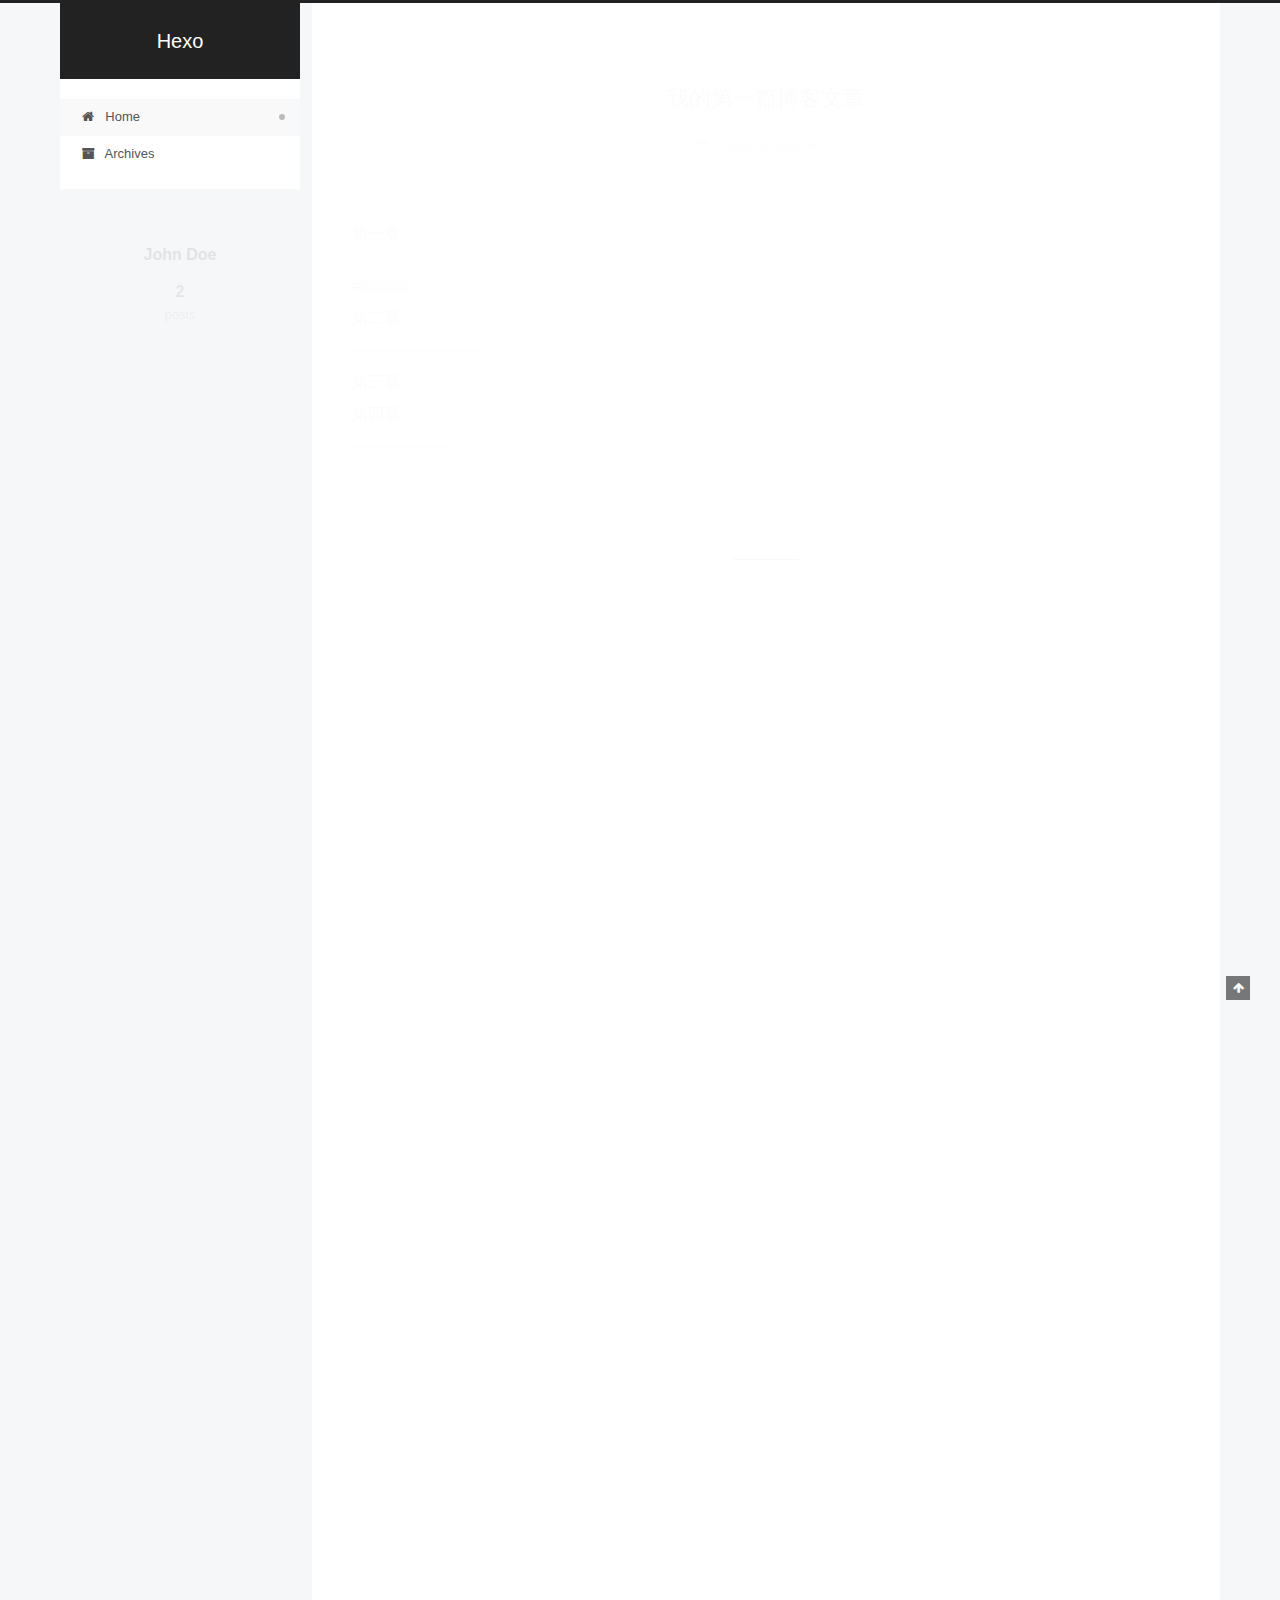
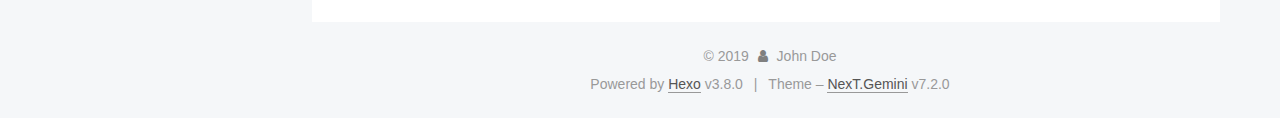
==== commit 4a660cb0: "Site updated: 2019-07-23 16:13:43" ====
--- a/index.html
+++ b/index.html
@@ -14,7 +14,7 @@
   
 
 
-<html class="theme-next muse use-motion" lang>
+<html class="theme-next gemini use-motion" lang>
 <head><meta name="generator" content="Hexo 3.8.0">
   <meta charset="UTF-8">
 <meta http-equiv="X-UA-Compatible" content="IE=edge">
@@ -68,7 +68,7 @@
   var NexT = window.NexT || {};
   var CONFIG = {
     root: '/',
-    scheme: 'Muse',
+    scheme: 'Gemini',
     version: '7.2.0',
     sidebar: {"position":"left","display":"post","offset":12,"onmobile":false},
     back2top: {"enable":true,"sidebar":false,"scrollpercent":false},
@@ -87,9 +87,9 @@
       labels: {"input_placeholder":"Search for Posts","hits_empty":"We didn't find any results for the search: ${query}","hits_stats":"${hits} results found in ${time} ms"}
     },
     translation: {
-      copy_button: 'Kopieren',
-      copy_success: 'Kopiert',
-      copy_failure: 'Kopieren fehlgeschlagen'
+      copy_button: 'Copy',
+      copy_success: 'Copied',
+      copy_failure: 'Copy failed'
     }
   };
 </script>
@@ -188,7 +188,7 @@
   </div>
 
   <div class="site-nav-toggle">
-    <button aria-label="Navigationsleiste an/ausschalten">
+    <button aria-label="Toggle navigation bar">
       <span class="btn-bar"></span>
       <span class="btn-bar"></span>
       <span class="btn-bar"></span>
@@ -215,7 +215,7 @@
 
     
 
-    <a href="/" rel="section"><i class="menu-item-icon fa fa-fw fa-home"></i> <br>Startseite</a>
+    <a href="/" rel="section"><i class="menu-item-icon fa fa-fw fa-home"></i> <br>Home</a>
 
   </li>
         
@@ -231,7 +231,7 @@
 
     
 
-    <a href="/archives/" rel="section"><i class="menu-item-icon fa fa-fw fa-archive"></i> <br>Archiv</a>
+    <a href="/archives/" rel="section"><i class="menu-item-icon fa fa-fw fa-archive"></i> <br>Archives</a>
 
   </li>
 
@@ -239,9 +239,6 @@
       
     </ul>
   
-
-  
-    
 
   
 
@@ -259,6 +256,9 @@
     <main id="main" class="main">
       <div class="main-inner">
         <div class="content-wrap">
+          
+            
+
           
           <div id="content" class="content">
             
@@ -317,14 +317,14 @@
                 <i class="fa fa-calendar-o"></i>
               </span>
               
-                <span class="post-meta-item-text">Veröffentlicht am</span>
+                <span class="post-meta-item-text">Posted on</span>
               
 
               
                 
               
 
-              <time title="Erstellt: 2019-05-27 12:44:22 / Geändert am: 13:13:08" itemprop="dateCreated datePublished" datetime="2019-05-27T12:44:22+08:00">2019-05-27</time>
+              <time title="Created: 2019-05-27 12:44:22 / Modified: 13:13:08" itemprop="dateCreated datePublished" datetime="2019-05-27T12:44:22+08:00">2019-05-27</time>
             </span>
           
 
@@ -468,14 +468,14 @@
                 <i class="fa fa-calendar-o"></i>
               </span>
               
-                <span class="post-meta-item-text">Veröffentlicht am</span>
+                <span class="post-meta-item-text">Posted on</span>
               
 
               
                 
               
 
-              <time title="Erstellt: 2019-05-27 12:36:14" itemprop="dateCreated datePublished" datetime="2019-05-27T12:36:14+08:00">2019-05-27</time>
+              <time title="Created: 2019-05-27 12:36:14" itemprop="dateCreated datePublished" datetime="2019-05-27T12:36:14+08:00">2019-05-27</time>
             </span>
           
 
@@ -613,7 +613,7 @@
           <a href="/archives/">
         
           <span class="site-state-item-count">2</span>
-          <span class="site-state-item-name">Artikel</span>
+          <span class="site-state-item-name">posts</span>
         </a>
       </div>
     
@@ -667,7 +667,7 @@
 </div>
 
 
-  <div class="powered-by">Erstellt mit  <a href="https://hexo.io" class="theme-link" rel="noopener" target="_blank">Hexo</a> v3.8.0</div>
+  <div class="powered-by">Powered by <a href="https://hexo.io" class="theme-link" rel="noopener" target="_blank">Hexo</a> v3.8.0</div>
 
 
 
@@ -675,7 +675,7 @@
 
 
 
-  <div class="theme-info">Design – <a href="https://theme-next.org" class="theme-link" rel="noopener" target="_blank">NexT.Muse</a> v7.2.0</div>
+  <div class="theme-info">Theme – <a href="https://theme-next.org" class="theme-link" rel="noopener" target="_blank">NexT.Gemini</a> v7.2.0</div>
 
 
 
@@ -761,7 +761,10 @@
   
 
 
-  <script src="/js/schemes/muse.js?v=7.2.0"></script>
+  <script src="/js/affix.js?v=7.2.0"></script>
+
+  <script src="/js/schemes/pisces.js?v=7.2.0"></script>
+
 
 
 
--- a/css/main.css
+++ b/css/main.css
@@ -157,7 +157,7 @@
   font-size: 14px;
   line-height: 2;
   color: #555;
-  background: #fff;
+  background: #f5f7f9;
 }
 @media (max-width: 991px) {
   body {
@@ -448,30 +448,30 @@
 .header-inner {
   margin: 0 auto;
   padding: 100px 0 70px;
-  width: 700px;
+  width: calc(100% - 20px);
 }
 @media (min-width: 1200px) {
   .container .header-inner {
-    width: 800px;
+    width: 1160px;
   }
 }
 @media (min-width: 1600px) {
   .container .header-inner {
-    width: 900px;
+    width: 73%;
   }
 }
 .main-inner {
   margin: 0 auto;
-  width: 700px;
+  width: calc(100% - 20px);
 }
 @media (min-width: 1200px) {
   .container .main-inner {
-    width: 800px;
+    width: 1160px;
   }
 }
 @media (min-width: 1600px) {
   .container .main-inner {
-    width: 900px;
+    width: 73%;
   }
 }
 .footer {
@@ -480,16 +480,16 @@
 .footer-inner {
   box-sizing: border-box;
   margin: 0px auto;
-  width: 700px;
+  width: calc(100% - 20px);
 }
 @media (min-width: 1200px) {
   .container .footer-inner {
-    width: 800px;
+    width: 1160px;
   }
 }
 @media (min-width: 1600px) {
   .container .footer-inner {
-    width: 900px;
+    width: 73%;
   }
 }
 pre,
@@ -939,11 +939,11 @@
   display: inline-block;
   padding: 0 20px;
   font-size: 14px;
-  color: #fff;
-  background: #222;
-  border: 2px solid #222;
+  color: #555;
+  background: #fff;
+  border: 2px solid #555;
   text-decoration: none;
-  border-radius: 0;
+  border-radius: 2px;
   transition-property: background-color;
   transition-duration: 0.2s;
   transition-timing-function: ease-in-out;
@@ -952,8 +952,8 @@
 }
 .btn:hover {
   border-color: #222;
-  color: #222;
-  background: #fff;
+  color: #fff;
+  background: #222;
 }
 .btn +.btn {
   margin: 0 0 8px 8px;
@@ -1058,7 +1058,7 @@
   width: 24px;
   background: #222;
   font-size: 12px;
-  opacity: 1;
+  opacity: 0.6;
   color: #fff;
   cursor: pointer;
   text-align: center;
@@ -1068,7 +1068,7 @@
   transition-delay: 0s;
 }
 .back-to-top.back-to-top-on {
-  bottom: 19px;
+  bottom: 30px;
 }
 @media (max-width: 991px) {
   .back-to-top {
@@ -1123,7 +1123,7 @@
 .site-subtitle {
   margin-top: 10px;
   font-size: 13px;
-  color: #999;
+  color: #ddd;
 }
 .use-motion .brand {
   opacity: 0;
@@ -1668,20 +1668,20 @@
   display: block;
   margin: 0 auto;
   padding: 2px;
-  max-width: 96px;
+  max-width: 120px;
   height: auto;
-  border: 2px solid #333;
+  border: 1px solid #eee;
 }
 .site-author-name {
-  margin: 5px 0 0;
+  margin: 0;
   text-align: center;
-  color: #f5f5f5;
-  font-weight: normal;
+  color: #222;
+  font-weight: 600;
 }
 .site-description {
-  margin-top: 5px;
+  margin-top: 0;
   text-align: center;
-  font-size: 14px;
+  font-size: 13px;
   color: #999;
 }
 .links-of-author {
@@ -1705,7 +1705,7 @@
   width: 4px;
   height: 4px;
   border-radius: 50%;
-  background: #b1e0d1;
+  background: #ffebc7;
 }
 .feed-link,
 .chat {
@@ -1792,7 +1792,7 @@
   color: #555;
 }
 .sidebar-nav li:hover {
-  color: #f5f5f5;
+  color: #fc6423;
 }
 .page-post-detail .sidebar-nav-toc {
   padding: 0 5px;
@@ -1801,11 +1801,11 @@
   margin-left: 10px;
 }
 .sidebar-nav .sidebar-nav-active {
-  color: #87daff;
-  border-bottom-color: #87daff;
+  color: #fc6423;
+  border-bottom-color: #fc6423;
 }
 .sidebar-nav .sidebar-nav-active:hover {
-  color: #87daff;
+  color: #fc6423;
 }
 .sidebar-panel {
   display: none;
@@ -1870,12 +1870,12 @@
   transition-timing-function: ease-in-out;
   transition-delay: 0s;
   transition-property: all;
-  color: #999;
-  border-bottom-color: #555;
+  color: #666;
+  border-bottom-color: #ccc;
 }
 .post-toc ol a:hover {
-  color: #ccc;
-  border-bottom-color: #ccc;
+  color: #000;
+  border-bottom-color: #000;
 }
 .post-toc .nav-item {
   overflow: hidden;
@@ -1896,14 +1896,14 @@
   display: block;
 }
 .post-toc .nav .active > a {
-  color: #87daff;
-  border-bottom-color: #87daff;
+  color: #fc6423;
+  border-bottom-color: #fc6423;
 }
 .post-toc .nav .active-current > a {
-  color: #87daff;
+  color: #fc6423;
 }
 .post-toc .nav .active-current > a:hover {
-  color: #87daff;
+  color: #fc6423;
 }
 .site-state {
   display: flex;
@@ -1916,7 +1916,7 @@
 }
 .site-state-item {
   padding: 0 15px;
-  border-left: 1px solid #333;
+  border-left: 1px solid #eee;
 }
 .site-state-item:first-child {
   border-left: none;
@@ -1929,11 +1929,11 @@
   text-align: center;
   color: inherit;
   font-weight: 600;
-  font-size: 18px;
+  font-size: 16px;
 }
 .site-state-item-name {
   font-size: 13px;
-  color: inherit;
+  color: #999;
 }
 .footer {
   font-size: 14px;
@@ -2316,7 +2316,7 @@
   }
 }
 .page-post-detail .sidebar-toggle-line {
-  background: #87daff;
+  background: #fc6423;
 }
 .page-post-detail .comments {
   overflow: hidden;
@@ -2349,136 +2349,419 @@
 .tag-cloud a:hover {
   color: #222 !important;
 }
+.header {
+  position: relative;
+  margin: 0 auto;
+  width: calc(100% - 20px);
+}
+@media (min-width: 1200px) {
+  .header {
+    width: 1160px;
+  }
+}
+@media (min-width: 1600px) {
+  .header {
+    width: 73%;
+  }
+}
+@media (max-width: 991px) {
+  .header {
+    width: auto;
+  }
+}
+.header-inner {
+  position: absolute;
+  top: 0;
+  overflow: hidden;
+  padding: 0;
+  width: 240px;
+  background: #fff;
+  box-shadow: initial;
+  border-radius: initial;
+}
+@media (min-width: 1200px) {
+  .container .header-inner {
+    width: 240px;
+  }
+}
+@media (max-width: 991px) {
+  .header-inner {
+    position: relative;
+    width: auto;
+    border-radius: initial;
+  }
+}
+.main::before,
+.main::after {
+  content: " ";
+  display: table;
+}
+.main::after {
+  clear: both;
+}
+@media (max-width: 991px) {
+  .container .main-inner {
+    width: auto;
+  }
+}
+.content-wrap {
+  float: right;
+  box-sizing: border-box;
+  padding: 40px;
+  width: calc(100% - 252px);
+  background: #fff;
+  min-height: 700px;
+  box-shadow: initial;
+  border-radius: initial;
+}
+@media (min-width: 768px) and (max-width: 991px) {
+  .content-wrap {
+    width: 100%;
+    padding: 20px;
+    border-radius: initial;
+  }
+}
 @media (max-width: 767px) {
-  .header-inner,
-  .container .main-inner,
+  .content-wrap {
+    width: 100%;
+    padding: 20px;
+    min-height: auto;
+    border-radius: initial;
+  }
+}
+.sidebar {
+  position: static;
+  float: left;
+  margin-left: -100%;
+  width: 240px;
+  background: #f5f7f9;
+  box-shadow: none;
+}
+@media (max-width: 991px) {
+  .sidebar {
+    display: none;
+  }
+}
+.sidebar-toggle {
+  display: none;
+}
+.footer-inner {
+  padding-left: 260px;
+}
+@media (max-width: 991px) {
   .footer-inner {
     width: auto;
-  }
-}
-embed {
-  display: block;
-  margin: 0px auto 25px auto;
-}
-.custom-logo .site-meta-headline {
-  text-align: center;
-}
-.custom-logo .brand {
+    padding-left: 0 !important;
+    padding-right: 0 !important;
+  }
+}
+.sidebar-position-right .header-inner {
+  right: 0;
+}
+.sidebar-position-right .content-wrap {
+  float: left;
+}
+.sidebar-position-right .sidebar {
+  float: right;
+}
+.sidebar-position-right .footer-inner {
+  padding-left: 0;
+  padding-right: 260px;
+}
+.site-brand-wrapper {
+  position: relative;
+}
+.site-meta {
+  padding: 20px 0;
+  color: #fff;
+  background: #222;
+}
+@media (max-width: 991px) {
+  .site-meta {
+    box-shadow: 0 0 16px rgba(0,0,0,0.5);
+  }
+}
+.brand {
+  padding: 0;
   background: none;
 }
-.custom-logo .site-title {
-  margin: 10px auto 0;
-  font-size: 24px;
-  color: #222;
-}
-.custom-logo .site-title a {
-  border: none;
+.brand:hover {
+  color: #fff;
+}
+.site-subtitle {
+  margin: 10px 10px 0;
+  font-weight: initial;
 }
 .custom-logo-image {
-  margin: 0 auto;
-  padding: 5px;
-  max-width: 150px;
-  background: #fff;
-}
-@media (max-width: 767px) {
+  margin-top: 20px;
+}
+@media (max-width: 991px) {
+  .custom-logo-image {
+    display: none;
+  }
+}
+.site-search form {
+  display: none;
+}
+.site-nav {
+  border-top: none;
+}
+@media (min-width: 768px) and (max-width: 991px) {
   .site-nav {
-    position: absolute;
-    left: 0;
-    top: 52px;
-    margin: 0;
-    width: 100%;
-    padding: 0;
-    background: #fff;
-    border-bottom: 1px solid #ddd;
-    z-index: 1030;
-  }
-}
-@media (max-width: 767px) {
-  .menu {
-    text-align: left;
+    display: none !important;
+  }
+}
+@media (min-width: 768px) and (max-width: 991px) {
+  .site-nav-on {
+    display: block !important;
   }
 }
 .menu-item-active a,
 .menu .menu-item a:hover,
 .menu .menu-item span.exturl:hover {
-  border-bottom-color: #222 !important;
-  color: #222;
-}
-@media (max-width: 767px) {
-  .menu-item-active a,
-  .menu .menu-item a:hover,
-  .menu .menu-item span.exturl:hover {
-    border-bottom: 1px dotted #ddd !important;
-  }
-}
-@media (max-width: 767px) {
-  .menu .menu-item {
-    display: block;
-    margin: 0 10px;
-    vertical-align: top;
-  }
-}
-.menu .menu-item .badge {
-  display: inline-block;
-  padding: 1px 4px;
-  margin-left: 5px;
-  font-weight: 700;
-  line-height: 1;
-  text-align: center;
-  white-space: nowrap;
-  background-color: #eee;
-}
-@media (max-width: 767px) {
-  .menu .menu-item .badge {
-    float: right;
-    margin: 0.35em 0 0 0;
-  }
-}
-@media (max-width: 767px) {
-  .menu .menu-item br {
-    display: none;
-  }
-}
-@media (max-width: 767px) {
-  .menu .menu-item a,
-  .menu .menu-item span.exturl {
-    padding: 5px 10px;
-  }
+  background: #f9f9f9;
+  border-bottom-color: #fff;
+}
+.menu-item-active a::after,
+.menu .menu-item a:hover::after,
+.menu .menu-item span.exturl:hover::after {
+  content: " ";
+  position: absolute;
+  top: 50%;
+  margin-top: -3px;
+  right: 15px;
+  width: 6px;
+  height: 6px;
+  background-color: #bbb;
+  border-radius: 50%;
+}
+.menu .menu-item {
+  display: block;
+  margin: 0;
+}
+.menu .menu-item a,
+.menu .menu-item span.exturl {
+  position: relative;
+  box-sizing: border-box;
+  padding: 5px 20px;
+  text-align: left;
+  line-height: inherit;
+  transition-property: background-color;
+  transition-duration: 0.2s;
+  transition-timing-function: ease-in-out;
+  transition-delay: 0s;
 }
 @media (hover: none) {
   .menu .menu-item a:hover,
   .menu .menu-item span.exturl:hover {
-    border-bottom-color: transparent !important;
-  }
+    background: none;
+  }
+}
+.menu .menu-item .badge {
+  display: inline-block;
+  padding: 2px 5px;
+  font-weight: 700;
+  line-height: 1;
+  color: #fff;
+  text-align: center;
+  white-space: nowrap;
+  vertical-align: middle;
+  background-color: #ccc;
+  border-radius: 10px;
+  float: right;
+  margin: 0.35em 0 0 0;
+  text-shadow: 1px 1px 0px rgba(0,0,0,0.1);
+}
+.menu .menu-item br {
+  display: none;
+}
+.btn-bar {
+  background-color: #fff;
+}
+.site-nav-toggle {
+  left: 20px;
+  top: 50%;
+  transform: translateY(-50%);
 }
 @media (min-width: 768px) and (max-width: 991px) {
-  .menu .menu-item .fa {
-    width: 100%;
-  }
-}
-@media (min-width: 992px) {
-  .menu .menu-item .fa {
-    width: 100%;
-  }
-}
-.site-search form {
-  display: none;
+  .site-nav-toggle {
+    display: block;
+  }
+}
+.sub-menu {
+  margin: 0;
+  padding: 6px 0;
+  background: #fff !important;
+  border-bottom: 1px solid #ddd;
+}
+.sub-menu .menu-item {
+  display: inline-block !important;
+}
+.sub-menu .menu-item a,
+.sub-menu .menu-item span.exturl {
+  padding: initial !important;
+  margin: 5px 10px;
+}
+.sub-menu .menu-item a:hover,
+.sub-menu .menu-item span.exturl:hover {
+  background: initial !important;
+  color: #fc6423;
+}
+.sub-menu .menu-item-active a {
+  background: #fff !important;
+  color: #fc6423;
+  border-bottom-color: #fc6423;
+}
+.sub-menu .menu-item-active a:hover {
+  background: #fff !important;
+  border-bottom-color: #fc6423;
+}
+.sub-menu .menu-item-active a::after {
+  content: initial;
+}
+.use-motion .sidebar .motion-element {
+  opacity: 1;
 }
 .sidebar {
   right: auto;
-  left: 0;
-}
-.sidebar-toggle,
-.back-to-top {
-  right: auto;
-  left: 30px;
-}
-@media (max-width: 991px) {
-  .sidebar-toggle,
-  .back-to-top {
-    left: 20px;
-  }
+  bottom: auto;
+}
+.sidebar a,
+.sidebar span.exturl {
+  color: #555;
+}
+.sidebar a:hover,
+.sidebar span.exturl:hover {
+  color: #222;
+  border-bottom-color: #222;
+}
+.sidebar-inner {
+  box-sizing: border-box;
+  width: 240px;
+  color: #555;
+  background: #fff;
+  box-shadow: initial;
+  border-radius: initial;
+  opacity: 0;
+}
+.sidebar-inner.affix {
+  position: fixed;
+  top: 12px;
+}
+.sidebar-inner.affix-bottom {
+  position: absolute;
+}
+.site-overview {
+  text-align: left;
+}
+.site-author::before,
+.site-author::after {
+  content: " ";
+  display: table;
+}
+.site-author::after {
+  clear: both;
+}
+.site-state-item {
+  padding: 0 10px;
+}
+.feed-link,
+.chat {
+  border-top: 1px dotted #ccc;
+  border-bottom: 1px dotted #ccc;
+  text-align: center;
+}
+.feed-link a,
+.chat a {
+  display: block;
+  color: #fc6423;
+  border: none !important;
+}
+.feed-link a:hover,
+.chat a:hover {
+  background: none;
+  color: #e34603;
+}
+.feed-link a:hover i,
+.chat a:hover i {
+  color: #e34603;
+}
+.links-of-author {
+  display: flex;
+  flex-wrap: wrap;
+  justify-content: center;
+}
+.links-of-author span.exturl {
+  font-size: 13px;
+}
+.links-of-author-item {
+  margin: 5px 0 0;
+  width: 50%;
+}
+.links-of-author-item a,
+.links-of-author-item span.exturl {
+  max-width: 216px;
+  box-sizing: border-box;
+  display: inline-block;
+  margin-right: 0;
+  margin-bottom: 0;
+  padding: 0 5px;
+  overflow: hidden;
+  white-space: nowrap;
+  text-overflow: ellipsis;
+}
+.links-of-author-item a,
+.links-of-author-item span.exturl {
+  display: block;
+  border-bottom: none;
+  text-decoration: none;
+}
+.links-of-author-item a::before,
+.links-of-author-item span.exturl::before {
+  display: none;
+}
+.links-of-author-item a:hover,
+.links-of-author-item span.exturl:hover {
+  border-radius: 4px;
+  background: #eee;
+}
+.links-of-author-item .fa {
+  margin-right: 2px;
+  font-size: 16px;
+}
+.links-of-author-item .fa-globe {
+  font-size: 15px;
+}
+.links-of-blogroll {
+  text-align: center;
+  padding: 3px 0 0;
+}
+.links-of-blogroll-item {
+  padding: 0;
+}
+.links-of-blogroll-inline::before,
+.links-of-blogroll-inline::after {
+  content: " ";
+  display: table;
+}
+.links-of-blogroll-inline::after {
+  clear: both;
 }
 .links-of-blogroll-inline .links-of-blogroll-item {
-  display: inline-block;
-}
+  margin: 5px 0 0;
+  width: 50%;
+  display: inline-block;
+  width: unset;
+}
+.links-of-blogroll-inline .links-of-blogroll-item a,
+.links-of-blogroll-inline .links-of-blogroll-item span.exturl {
+  max-width: 216px;
+  box-sizing: border-box;
+  display: inline-block;
+  margin-right: 0;
+  margin-bottom: 0;
+  padding: 0 5px;
+  overflow: hidden;
+  white-space: nowrap;
+  text-overflow: ellipsis;
+}
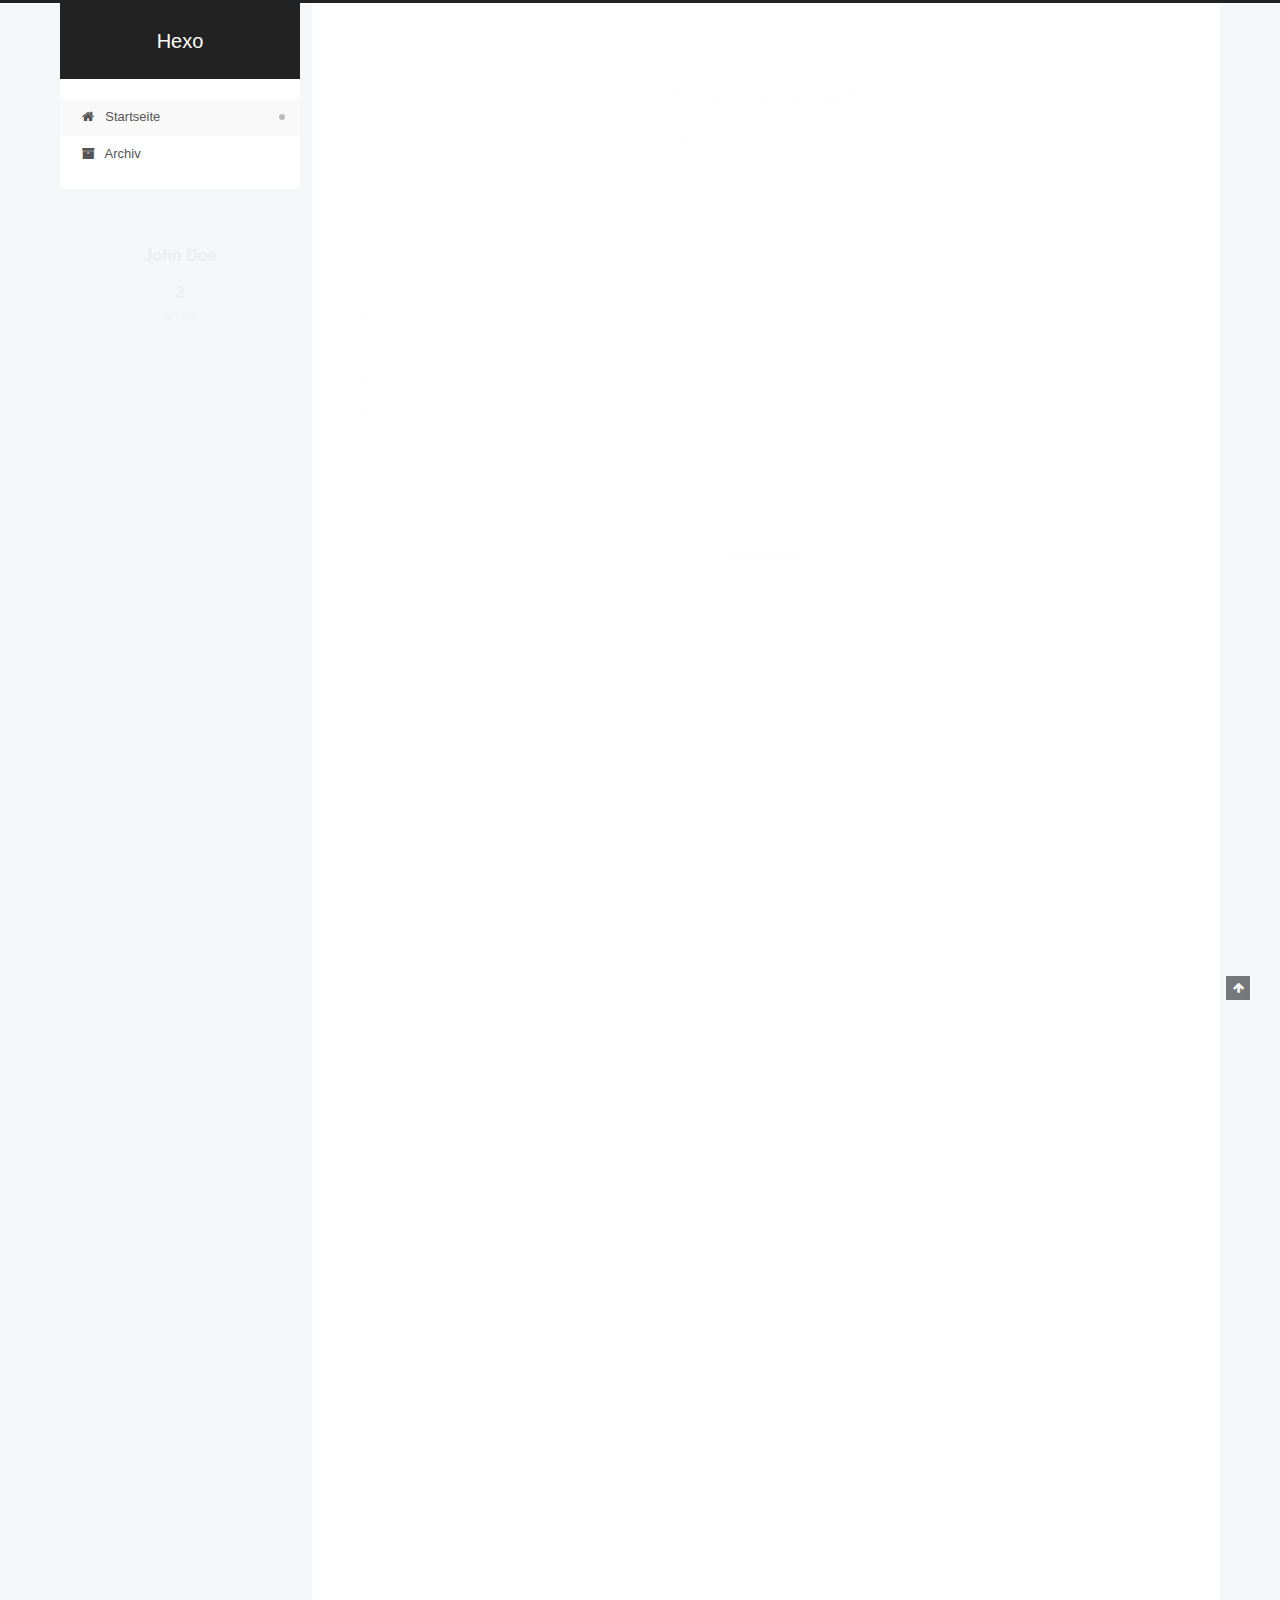
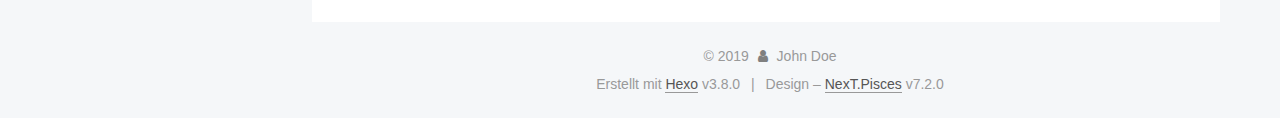
==== commit 60079001: "Site updated: 2019-07-23 16:52:08" ====
--- a/index.html
+++ b/index.html
@@ -14,7 +14,7 @@
   
 
 
-<html class="theme-next gemini use-motion" lang>
+<html class="theme-next pisces use-motion" lang>
 <head><meta name="generator" content="Hexo 3.8.0">
   <meta charset="UTF-8">
 <meta http-equiv="X-UA-Compatible" content="IE=edge">
@@ -68,7 +68,7 @@
   var NexT = window.NexT || {};
   var CONFIG = {
     root: '/',
-    scheme: 'Gemini',
+    scheme: 'Pisces',
     version: '7.2.0',
     sidebar: {"position":"left","display":"post","offset":12,"onmobile":false},
     back2top: {"enable":true,"sidebar":false,"scrollpercent":false},
@@ -87,9 +87,9 @@
       labels: {"input_placeholder":"Search for Posts","hits_empty":"We didn't find any results for the search: ${query}","hits_stats":"${hits} results found in ${time} ms"}
     },
     translation: {
-      copy_button: 'Copy',
-      copy_success: 'Copied',
-      copy_failure: 'Copy failed'
+      copy_button: 'Kopieren',
+      copy_success: 'Kopiert',
+      copy_failure: 'Kopieren fehlgeschlagen'
     }
   };
 </script>
@@ -188,7 +188,7 @@
   </div>
 
   <div class="site-nav-toggle">
-    <button aria-label="Toggle navigation bar">
+    <button aria-label="Navigationsleiste an/ausschalten">
       <span class="btn-bar"></span>
       <span class="btn-bar"></span>
       <span class="btn-bar"></span>
@@ -215,7 +215,7 @@
 
     
 
-    <a href="/" rel="section"><i class="menu-item-icon fa fa-fw fa-home"></i> <br>Home</a>
+    <a href="/" rel="section"><i class="menu-item-icon fa fa-fw fa-home"></i> <br>Startseite</a>
 
   </li>
         
@@ -231,7 +231,7 @@
 
     
 
-    <a href="/archives/" rel="section"><i class="menu-item-icon fa fa-fw fa-archive"></i> <br>Archives</a>
+    <a href="/archives/" rel="section"><i class="menu-item-icon fa fa-fw fa-archive"></i> <br>Archiv</a>
 
   </li>
 
@@ -317,14 +317,14 @@
                 <i class="fa fa-calendar-o"></i>
               </span>
               
-                <span class="post-meta-item-text">Posted on</span>
+                <span class="post-meta-item-text">Veröffentlicht am</span>
               
 
               
                 
               
 
-              <time title="Created: 2019-05-27 12:44:22 / Modified: 13:13:08" itemprop="dateCreated datePublished" datetime="2019-05-27T12:44:22+08:00">2019-05-27</time>
+              <time title="Erstellt: 2019-05-27 12:44:22 / Geändert am: 13:13:08" itemprop="dateCreated datePublished" datetime="2019-05-27T12:44:22+08:00">2019-05-27</time>
             </span>
           
 
@@ -468,14 +468,14 @@
                 <i class="fa fa-calendar-o"></i>
               </span>
               
-                <span class="post-meta-item-text">Posted on</span>
+                <span class="post-meta-item-text">Veröffentlicht am</span>
               
 
               
                 
               
 
-              <time title="Created: 2019-05-27 12:36:14" itemprop="dateCreated datePublished" datetime="2019-05-27T12:36:14+08:00">2019-05-27</time>
+              <time title="Erstellt: 2019-05-27 12:36:14" itemprop="dateCreated datePublished" datetime="2019-05-27T12:36:14+08:00">2019-05-27</time>
             </span>
           
 
@@ -613,7 +613,7 @@
           <a href="/archives/">
         
           <span class="site-state-item-count">2</span>
-          <span class="site-state-item-name">posts</span>
+          <span class="site-state-item-name">Artikel</span>
         </a>
       </div>
     
@@ -667,7 +667,7 @@
 </div>
 
 
-  <div class="powered-by">Powered by <a href="https://hexo.io" class="theme-link" rel="noopener" target="_blank">Hexo</a> v3.8.0</div>
+  <div class="powered-by">Erstellt mit  <a href="https://hexo.io" class="theme-link" rel="noopener" target="_blank">Hexo</a> v3.8.0</div>
 
 
 
@@ -675,7 +675,7 @@
 
 
 
-  <div class="theme-info">Theme – <a href="https://theme-next.org" class="theme-link" rel="noopener" target="_blank">NexT.Gemini</a> v7.2.0</div>
+  <div class="theme-info">Design – <a href="https://theme-next.org" class="theme-link" rel="noopener" target="_blank">NexT.Pisces</a> v7.2.0</div>
 
 
 
@@ -764,7 +764,6 @@
   <script src="/js/affix.js?v=7.2.0"></script>
 
   <script src="/js/schemes/pisces.js?v=7.2.0"></script>
-
 
 
 
--- a/css/main.css
+++ b/css/main.css
@@ -1705,7 +1705,7 @@
   width: 4px;
   height: 4px;
   border-radius: 50%;
-  background: #ffebc7;
+  background: #b04066;
 }
 .feed-link,
 .chat {
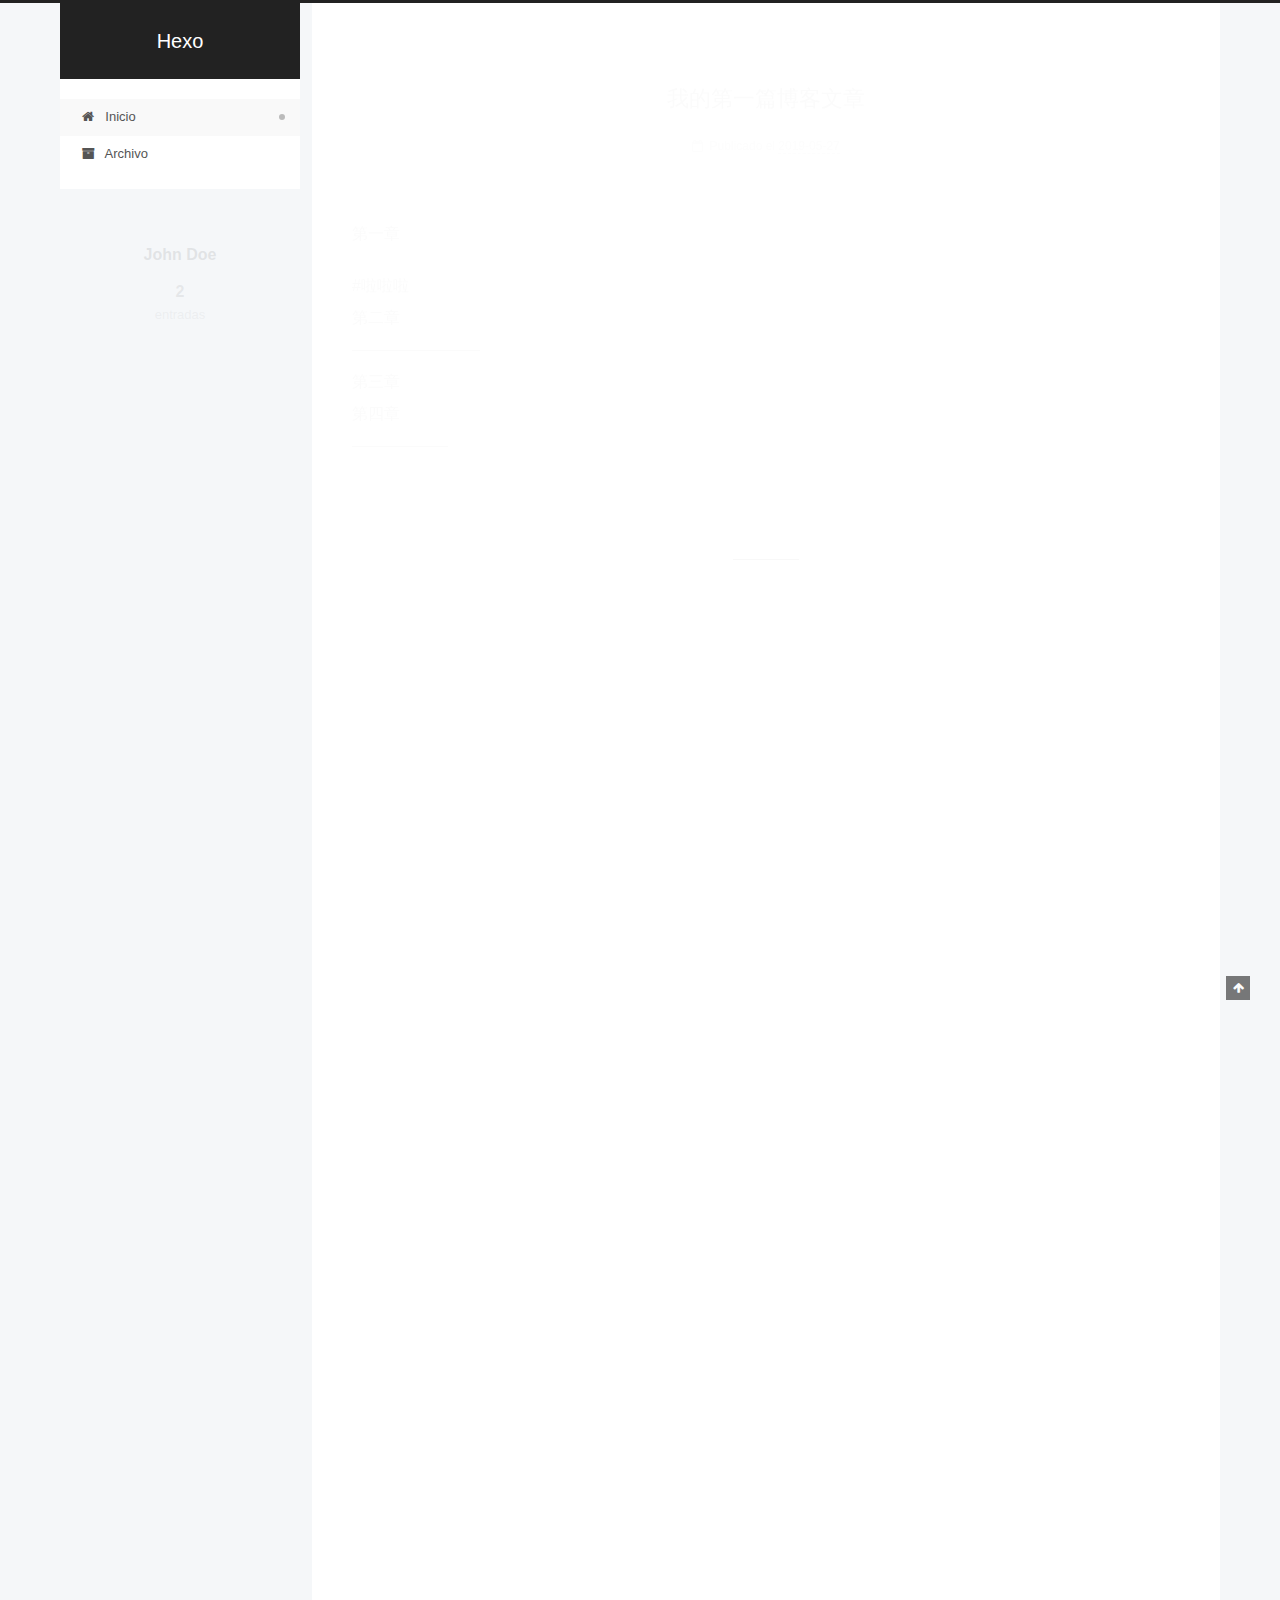
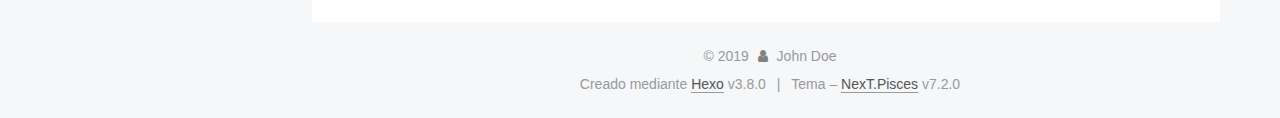
==== commit 4c3efd2f: "Site updated: 2019-07-23 16:53:08" ====
--- a/index.html
+++ b/index.html
@@ -87,9 +87,9 @@
       labels: {"input_placeholder":"Search for Posts","hits_empty":"We didn't find any results for the search: ${query}","hits_stats":"${hits} results found in ${time} ms"}
     },
     translation: {
-      copy_button: 'Kopieren',
-      copy_success: 'Kopiert',
-      copy_failure: 'Kopieren fehlgeschlagen'
+      copy_button: 'Copiar',
+      copy_success: 'Copiado',
+      copy_failure: 'Copiar falló'
     }
   };
 </script>
@@ -188,7 +188,7 @@
   </div>
 
   <div class="site-nav-toggle">
-    <button aria-label="Navigationsleiste an/ausschalten">
+    <button aria-label="Cambiar a barra de navegación">
       <span class="btn-bar"></span>
       <span class="btn-bar"></span>
       <span class="btn-bar"></span>
@@ -215,7 +215,7 @@
 
     
 
-    <a href="/" rel="section"><i class="menu-item-icon fa fa-fw fa-home"></i> <br>Startseite</a>
+    <a href="/" rel="section"><i class="menu-item-icon fa fa-fw fa-home"></i> <br>Inicio</a>
 
   </li>
         
@@ -231,7 +231,7 @@
 
     
 
-    <a href="/archives/" rel="section"><i class="menu-item-icon fa fa-fw fa-archive"></i> <br>Archiv</a>
+    <a href="/archives/" rel="section"><i class="menu-item-icon fa fa-fw fa-archive"></i> <br>Archivo</a>
 
   </li>
 
@@ -317,14 +317,14 @@
                 <i class="fa fa-calendar-o"></i>
               </span>
               
-                <span class="post-meta-item-text">Veröffentlicht am</span>
+                <span class="post-meta-item-text">Publicado el</span>
               
 
               
                 
               
 
-              <time title="Erstellt: 2019-05-27 12:44:22 / Geändert am: 13:13:08" itemprop="dateCreated datePublished" datetime="2019-05-27T12:44:22+08:00">2019-05-27</time>
+              <time title="Creado por: 2019-05-27 12:44:22 / Modificado por: 13:13:08" itemprop="dateCreated datePublished" datetime="2019-05-27T12:44:22+08:00">2019-05-27</time>
             </span>
           
 
@@ -468,14 +468,14 @@
                 <i class="fa fa-calendar-o"></i>
               </span>
               
-                <span class="post-meta-item-text">Veröffentlicht am</span>
+                <span class="post-meta-item-text">Publicado el</span>
               
 
               
                 
               
 
-              <time title="Erstellt: 2019-05-27 12:36:14" itemprop="dateCreated datePublished" datetime="2019-05-27T12:36:14+08:00">2019-05-27</time>
+              <time title="Creado por: 2019-05-27 12:36:14" itemprop="dateCreated datePublished" datetime="2019-05-27T12:36:14+08:00">2019-05-27</time>
             </span>
           
 
@@ -613,7 +613,7 @@
           <a href="/archives/">
         
           <span class="site-state-item-count">2</span>
-          <span class="site-state-item-name">Artikel</span>
+          <span class="site-state-item-name">entradas</span>
         </a>
       </div>
     
@@ -667,7 +667,7 @@
 </div>
 
 
-  <div class="powered-by">Erstellt mit  <a href="https://hexo.io" class="theme-link" rel="noopener" target="_blank">Hexo</a> v3.8.0</div>
+  <div class="powered-by">Creado mediante <a href="https://hexo.io" class="theme-link" rel="noopener" target="_blank">Hexo</a> v3.8.0</div>
 
 
 
@@ -675,7 +675,7 @@
 
 
 
-  <div class="theme-info">Design – <a href="https://theme-next.org" class="theme-link" rel="noopener" target="_blank">NexT.Pisces</a> v7.2.0</div>
+  <div class="theme-info">Tema – <a href="https://theme-next.org" class="theme-link" rel="noopener" target="_blank">NexT.Pisces</a> v7.2.0</div>
 
 
 
@@ -833,5 +833,5 @@
 
   
 
-</body>
+<script src="/live2dw/lib/L2Dwidget.min.js?094cbace49a39548bed64abff5988b05"></script><script>L2Dwidget.init({"pluginRootPath":"live2dw/","pluginJsPath":"lib/","pluginModelPath":"assets/","tagMode":false,"log":false,"model":{"jsonPath":"live2d-widget-model-wanko"},"display":{"position":"right","width":150,"height":300},"mobile":{"show":true},"react":{"opacity":0.7}});</script></body>
 </html>
--- a/css/main.css
+++ b/css/main.css
@@ -1705,7 +1705,7 @@
   width: 4px;
   height: 4px;
   border-radius: 50%;
-  background: #b04066;
+  background: #006a01;
 }
 .feed-link,
 .chat {
